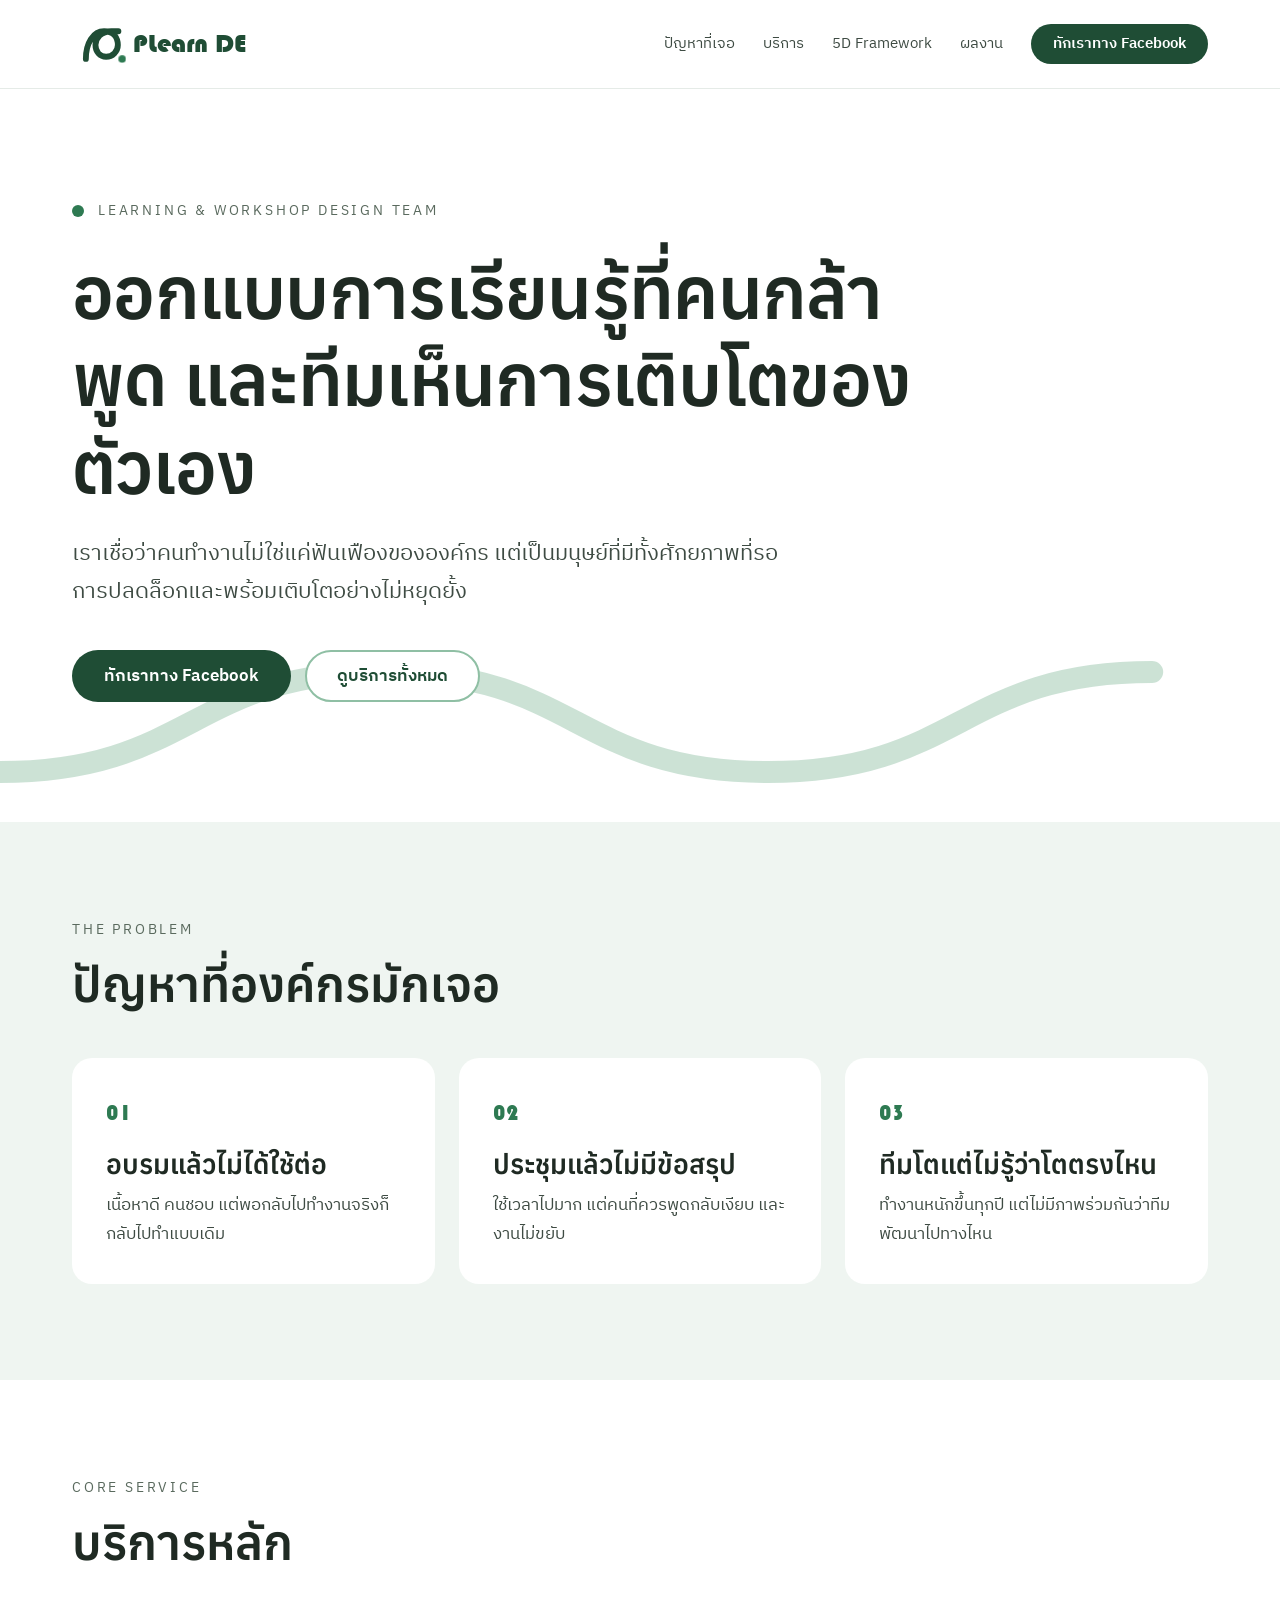
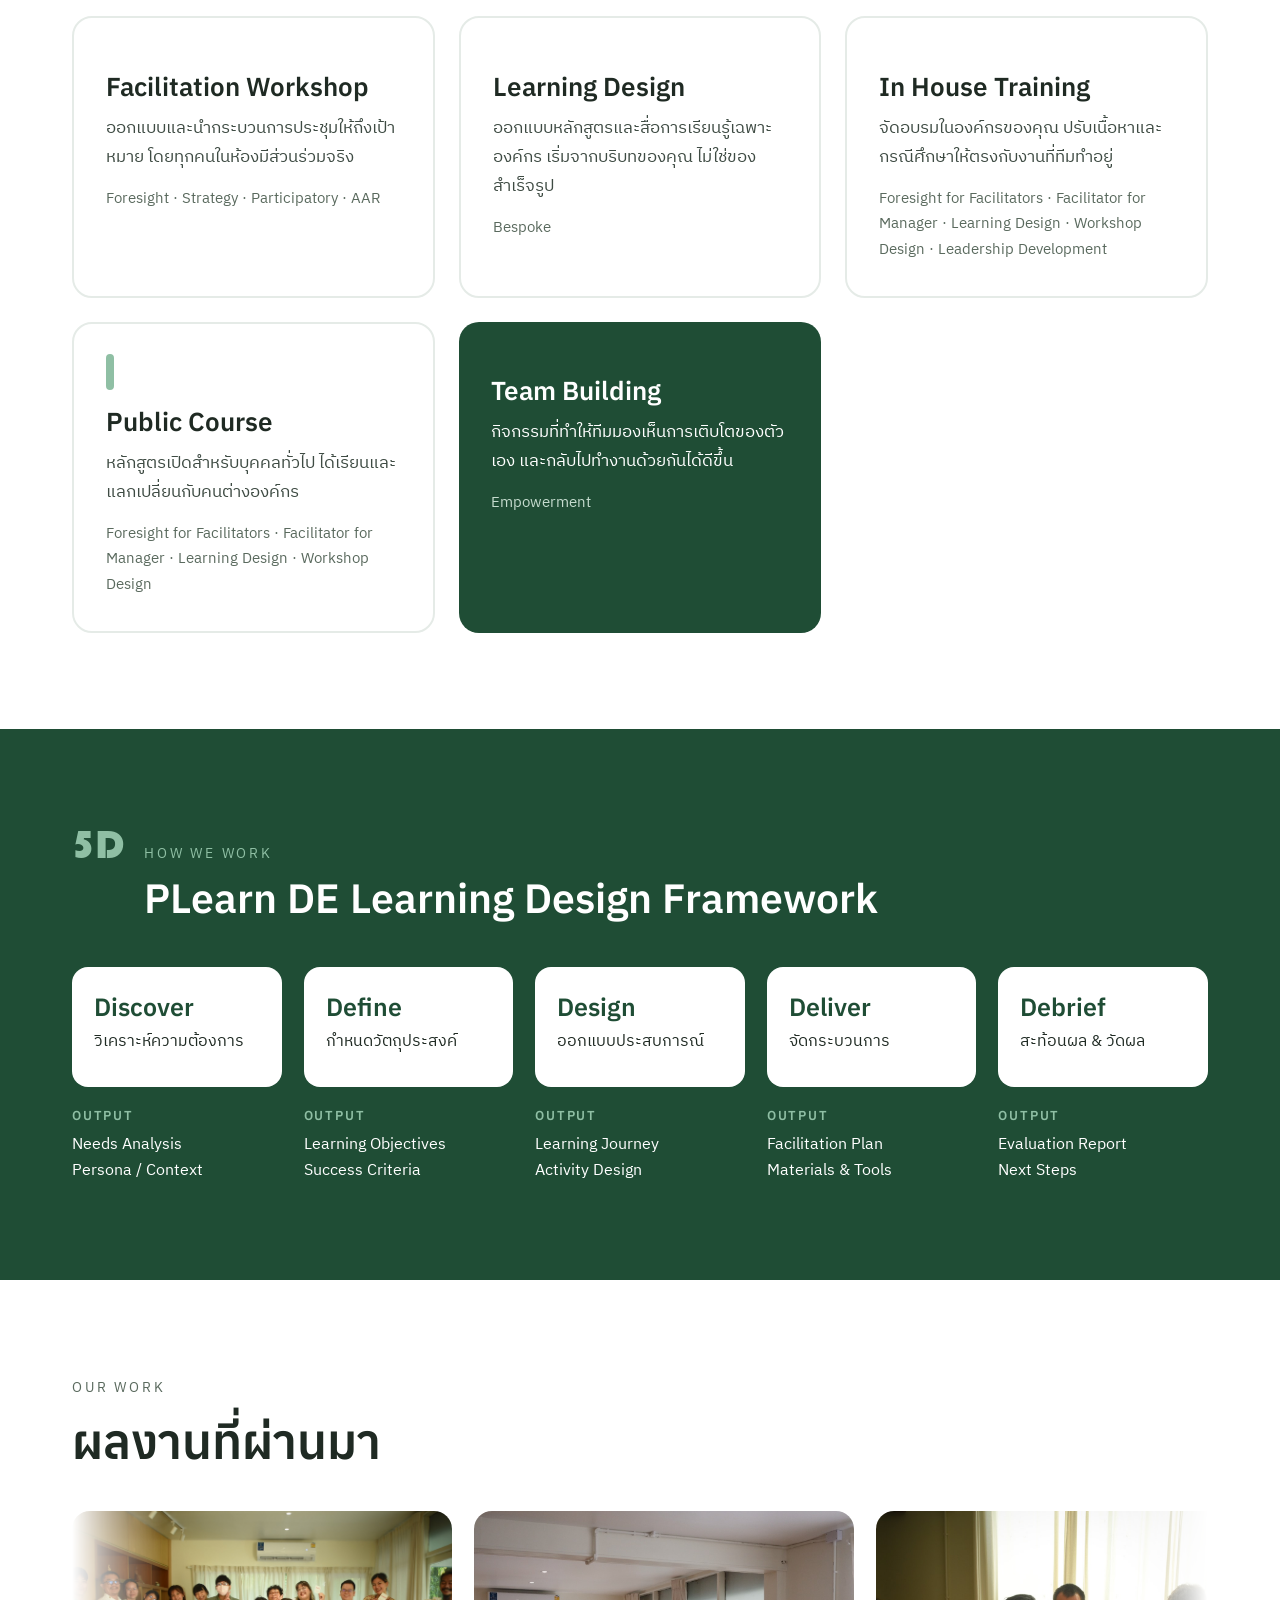
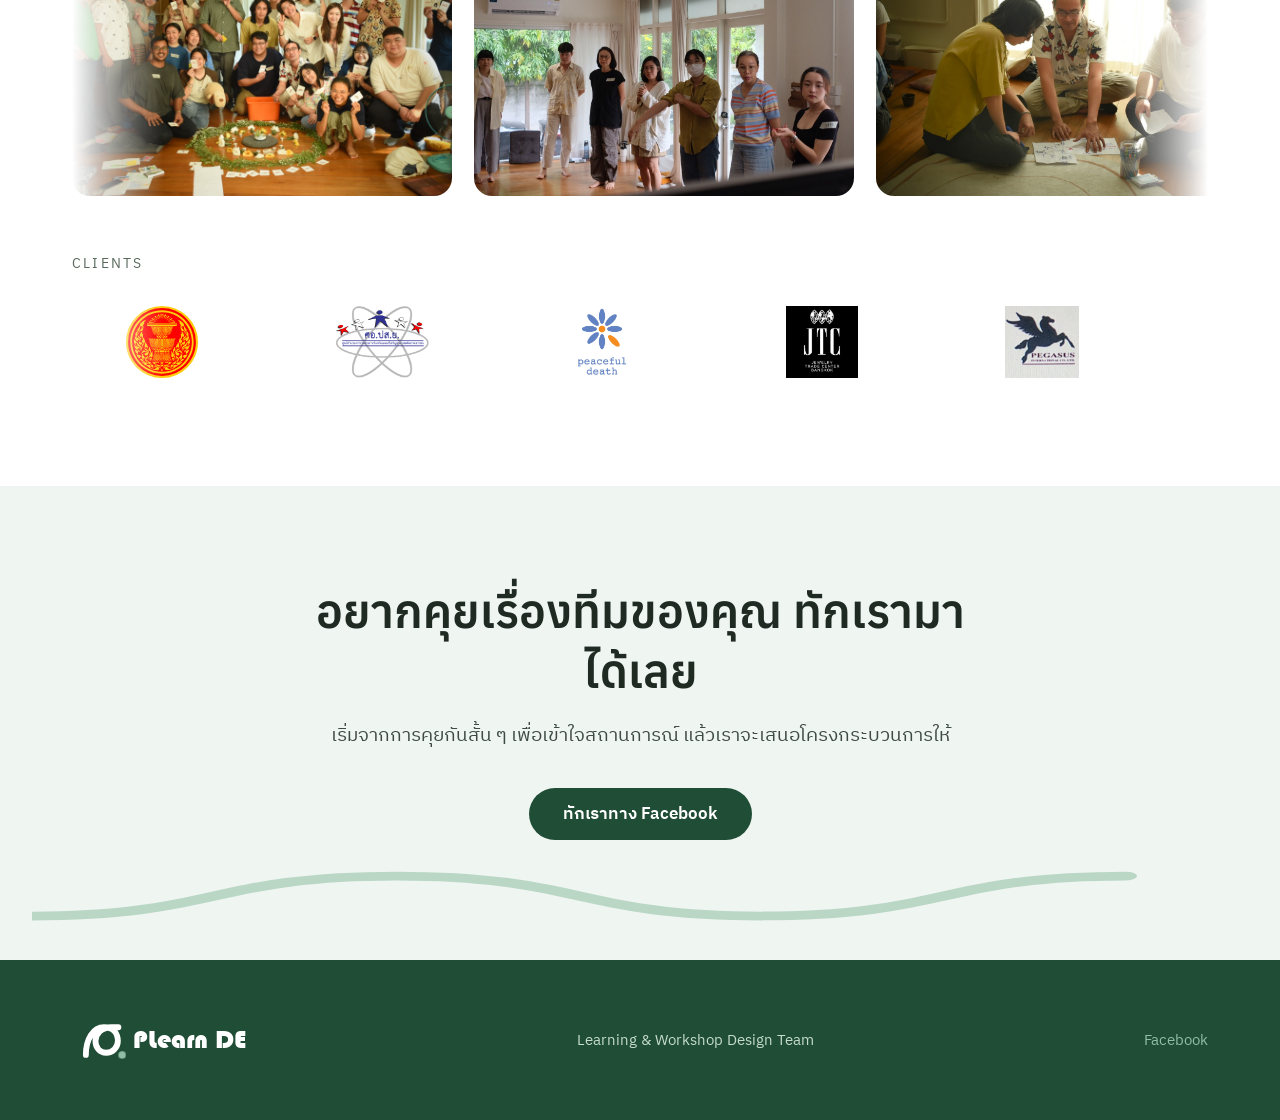
==== public/index.html @ 9603a4ba "Serve the site from public/ and add the wrangler config Cloudflare builds this repo with `npx wrangl" ====
<!DOCTYPE html>
<html lang="th">
<head>
  <meta charset="utf-8">
  <meta name="viewport" content="width=device-width, initial-scale=1">
  <title>PLearn DE — Learning &amp; Workshop Design Team</title>
  <meta name="description" content="PLearn DE (เพลินดี) ออกแบบการเรียนรู้ที่คนกล้าพูด และทีมเห็นการเติบโตของตัวเอง — Facilitation Workshop, Learning Design, In House Training, Public Course, Team Building">
  <meta name="theme-color" content="#1F4D35">

  <meta property="og:type" content="website">
  <meta property="og:title" content="PLearn DE — Learning &amp; Workshop Design Team">
  <meta property="og:description" content="ออกแบบการเรียนรู้ที่คนกล้าพูด และทีมเห็นการเติบโตของตัวเอง">
  <meta property="og:image" content="assets/logo-stacked-forest.png">
  <meta property="og:locale" content="th_TH">

  <link rel="icon" type="image/svg+xml" href="assets/favicon.svg">
  <link rel="apple-touch-icon" href="assets/logo-mark-forest.png">

  <link rel="preconnect" href="https://fonts.googleapis.com">
  <link rel="preconnect" href="https://fonts.gstatic.com" crossorigin>
  <link href="https://fonts.googleapis.com/css2?family=Anuphan:wght@300..700&family=IBM+Plex+Sans+Thai:wght@300;400;500;600;700&display=swap" rel="stylesheet">
  <link rel="stylesheet" href="styles.css">
</head>
<body>

  <!-- ── Header ─────────────────────────────────────────── -->
  <header class="header">
    <div class="container header__inner">
      <!--
        Animated logo: the P-spiral draws itself from the base upward, the dot
        pops in, then the wordmark rises letter by letter as a wave.
        Plays on load and replays on hover / focus (see script at the bottom).
      -->
      <a href="#top" class="logo logo--animated" aria-label="PLearn DE — กลับขึ้นด้านบน">
        <svg class="logo__mark" viewBox="0 0 120 120" fill="none" aria-hidden="true">
          <path class="logo__path" pathLength="100" d="M26 88c0-30 14-52 34-52s26 14 26 26-10 22-22 22-20-10-20-22 10-26 30-26h13" stroke="currentColor" stroke-width="11" stroke-linecap="round"/>
          <circle class="logo__dot" cx="94" cy="88" r="7" fill="#2E7A52"/>
        </svg>
        <span class="logo__word" aria-hidden="true"><span class="logo__char" style="--i:0">P</span><span class="logo__char" style="--i:1">L</span><span class="logo__char" style="--i:2">e</span><span class="logo__char" style="--i:3">a</span><span class="logo__char" style="--i:4">r</span><span class="logo__char" style="--i:5">n</span><span class="logo__char logo__char--space" style="--i:6"> </span><span class="logo__char" style="--i:7">D</span><span class="logo__char" style="--i:8">E</span></span>
      </a>

      <button class="nav-toggle" type="button" aria-controls="site-nav" aria-expanded="false" aria-label="เปิดเมนู">
        <svg class="icon-menu" viewBox="0 0 24 24" fill="none" stroke="currentColor" stroke-width="2.2" stroke-linecap="round" aria-hidden="true"><path d="M4 7h16M4 12h16M4 17h16"/></svg>
        <svg class="icon-close" viewBox="0 0 24 24" fill="none" stroke="currentColor" stroke-width="2.2" stroke-linecap="round" aria-hidden="true"><path d="M6 6l12 12M18 6L6 18"/></svg>
      </button>

      <nav id="site-nav" class="nav" aria-label="เมนูหลัก">
        <a class="nav__link" href="#problem">ปัญหาที่เจอ</a>
        <a class="nav__link" href="#services">บริการ</a>
        <a class="nav__link" href="#framework">5D Framework</a>
        <a class="nav__link" href="#work">ผลงาน</a>
        <a class="btn btn--primary btn--sm" href="https://www.facebook.com/profile.php?id=61557383098262" target="_blank" rel="noopener">ทักเราทาง Facebook</a>
      </nav>
    </div>
  </header>

  <main>

    <!-- ── Hero ─────────────────────────────────────────── -->
    <section id="top" class="hero">
      <div class="wave" aria-hidden="true">
        <svg viewBox="0 0 400 64" fill="none" preserveAspectRatio="none">
          <path d="M0 48c60 0 60-32 120-32s60 32 120 32 60-32 120-32" stroke="#8FBFA4" stroke-width="7" stroke-linecap="round"/>
        </svg>
      </div>

      <div class="container hero__inner">
        <div class="eyebrow-dot">
          <span class="dot" aria-hidden="true"></span>
          <p class="eyebrow">Learning &amp; Workshop Design Team</p>
        </div>
        <h1 class="h1">ออกแบบการเรียนรู้ที่คนกล้าพูด และทีมเห็นการเติบโตของตัวเอง</h1>
        <p class="hero__lead">เราเชื่อว่าคนทำงานไม่ใช่แค่ฟันเฟืองขององค์กร แต่เป็นมนุษย์ที่มีทั้งศักยภาพที่รอการปลดล็อกและพร้อมเติบโตอย่างไม่หยุดยั้ง</p>
        <div class="hero__actions">
          <a class="btn btn--primary" href="https://www.facebook.com/profile.php?id=61557383098262" target="_blank" rel="noopener">ทักเราทาง Facebook</a>
          <a class="btn btn--secondary" href="#services">ดูบริการทั้งหมด</a>
        </div>
      </div>
    </section>

    <!-- ── Problem ──────────────────────────────────────── -->
    <section id="problem" class="problem section">
      <div class="container">
        <p class="eyebrow">The problem</p>
        <h2 class="h2">ปัญหาที่องค์กรมักเจอ</h2>

        <div class="grid grid--3">
          <article class="card--filled">
            <div class="num" aria-hidden="true">01</div>
            <h3 class="h3">อบรมแล้วไม่ได้ใช้ต่อ</h3>
            <p>เนื้อหาดี คนชอบ แต่พอกลับไปทำงานจริงก็กลับไปทำแบบเดิม</p>
          </article>
          <article class="card--filled">
            <div class="num" aria-hidden="true">02</div>
            <h3 class="h3">ประชุมแล้วไม่มีข้อสรุป</h3>
            <p>ใช้เวลาไปมาก แต่คนที่ควรพูดกลับเงียบ และงานไม่ขยับ</p>
          </article>
          <article class="card--filled">
            <div class="num" aria-hidden="true">03</div>
            <h3 class="h3">ทีมโตแต่ไม่รู้ว่าโตตรงไหน</h3>
            <p>ทำงานหนักขึ้นทุกปี แต่ไม่มีภาพร่วมกันว่าทีมพัฒนาไปทางไหน</p>
          </article>
        </div>
      </div>
    </section>

    <!-- ── Services ─────────────────────────────────────── -->
    <section id="services" class="services section">
      <div class="container">
        <p class="eyebrow">Core Service</p>
        <h2 class="h2">บริการหลัก</h2>

        <div class="grid grid--services">
          <article class="card--outline">
            <span class="dot dot--lg" aria-hidden="true"></span>
            <h3 class="h3">Facilitation Workshop</h3>
            <p>ออกแบบและนำกระบวนการประชุมให้ถึงเป้าหมาย โดยทุกคนในห้องมีส่วนร่วมจริง</p>
            <p class="card__tags">Foresight · Strategy · Participatory · AAR</p>
          </article>

          <article class="card--outline">
            <span class="dot dot--lg" aria-hidden="true"></span>
            <h3 class="h3">Learning Design</h3>
            <p>ออกแบบหลักสูตรและสื่อการเรียนรู้เฉพาะองค์กร เริ่มจากบริบทของคุณ ไม่ใช่ของสำเร็จรูป</p>
            <p class="card__tags">Bespoke</p>
          </article>

          <article class="card--outline">
            <span class="dot dot--lg" aria-hidden="true"></span>
            <h3 class="h3">In House Training</h3>
            <p>จัดอบรมในองค์กรของคุณ ปรับเนื้อหาและกรณีศึกษาให้ตรงกับงานที่ทีมทำอยู่</p>
            <p class="card__tags">Foresight for Facilitators · Facilitator for Manager · Learning Design · Workshop Design · Leadership Development</p>
          </article>

          <article class="card--outline">
            <span class="dot dot--lg dot--hollow" aria-hidden="true"></span>
            <h3 class="h3">Public Course</h3>
            <p>หลักสูตรเปิดสำหรับบุคคลทั่วไป ได้เรียนและแลกเปลี่ยนกับคนต่างองค์กร</p>
            <p class="card__tags">Foresight for Facilitators · Facilitator for Manager · Learning Design · Workshop Design</p>
          </article>

          <article class="card--inverted">
            <span class="dot dot--lg" aria-hidden="true"></span>
            <h3 class="h3">Team Building</h3>
            <p>กิจกรรมที่ทำให้ทีมมองเห็นการเติบโตของตัวเอง และกลับไปทำงานด้วยกันได้ดีขึ้น</p>
            <p class="card__tags">Empowerment</p>
          </article>
        </div>
      </div>
    </section>

    <!-- ── 5D Framework ─────────────────────────────────── -->
    <section id="framework" class="framework section">
      <div class="container">
        <div class="framework__head">
          <div class="framework__badge" aria-hidden="true">5D</div>
          <div>
            <p class="eyebrow">How we work</p>
            <h2 class="h2">PLearn DE Learning Design Framework</h2>
          </div>
        </div>

        <ol class="grid grid--5" style="list-style:none; padding:0; margin-bottom:0;">
          <li>
            <div class="step__card">
              <h3 class="step__title">Discover</h3>
              <p class="step__th">วิเคราะห์ความต้องการ</p>
            </div>
            <p class="step__label">Output</p>
            <p class="step__output">Needs Analysis<br>Persona / Context</p>
          </li>
          <li>
            <div class="step__card">
              <h3 class="step__title">Define</h3>
              <p class="step__th">กำหนดวัตถุประสงค์</p>
            </div>
            <p class="step__label">Output</p>
            <p class="step__output">Learning Objectives<br>Success Criteria</p>
          </li>
          <li>
            <div class="step__card">
              <h3 class="step__title">Design</h3>
              <p class="step__th">ออกแบบประสบการณ์</p>
            </div>
            <p class="step__label">Output</p>
            <p class="step__output">Learning Journey<br>Activity Design</p>
          </li>
          <li>
            <div class="step__card">
              <h3 class="step__title">Deliver</h3>
              <p class="step__th">จัดกระบวนการ</p>
            </div>
            <p class="step__label">Output</p>
            <p class="step__output">Facilitation Plan<br>Materials &amp; Tools</p>
          </li>
          <li>
            <div class="step__card">
              <h3 class="step__title">Debrief</h3>
              <p class="step__th">สะท้อนผล &amp; วัดผล</p>
            </div>
            <p class="step__label">Output</p>
            <p class="step__output">Evaluation Report<br>Next Steps</p>
          </li>
        </ol>
      </div>
    </section>

    <!-- ── Work ─────────────────────────────────────────── -->
    <section id="work" class="work section">
      <div class="container">
        <p class="eyebrow">Our work</p>
        <h2 class="h2">ผลงานที่ผ่านมา</h2>

        <!--
          Photos drift to the right on their own, same seamless trick as the
          client logos below: the set is rendered twice and the track slides
          by -50%, so the loop has no seam. Pauses on hover.
        -->
        <div class="marquee marquee--photos" aria-label="ภาพบรรยากาศงานที่ผ่านมา">
          <div class="marquee__track">
            <div class="marquee__set">
              <figure class="photo-card"><img src="assets/work/closing-circle-group.jpg" alt="ผู้เข้าร่วมเวิร์กชอปทั้งกลุ่มถ่ายภาพร่วมกันรอบวงใบไม้ที่จัดไว้กลางห้อง" loading="lazy" decoding="async"></figure>
              <figure class="photo-card"><img src="assets/work/standing-circle.jpg" alt="ผู้เข้าร่วมยืนเป็นแถวในห้องเวิร์กชอปที่มีแสงธรรมชาติและต้นไม้นอกหน้าต่าง" loading="lazy" decoding="async"></figure>
              <figure class="photo-card"><img src="assets/work/small-group-mapping.jpg" alt="กลุ่มย่อยนั่งพื้นช่วยกันเขียนแผนผังความคิดลงกระดาษ" loading="lazy" decoding="async"></figure>
              <figure class="photo-card"><img src="assets/work/dialogue-circle.jpg" alt="วงสนทนานั่งพื้น ผู้เข้าร่วมคนหนึ่งกำลังเล่าให้กลุ่มฟัง" loading="lazy" decoding="async"></figure>
              <figure class="photo-card"><img src="assets/work/youth-presentation.jpg" alt="เยาวชนสองคนนำเสนอผังปัญหาที่ทำจากกระดาษและโพสต์อิท" loading="lazy" decoding="async"></figure>
              <figure class="photo-card"><img src="assets/work/prioritization-board.jpg" alt="ผู้เข้าร่วมจัดลำดับความสำคัญของประเด็นบนกระดานโพสต์อิท" loading="lazy" decoding="async"></figure>
              <figure class="photo-card"><img src="assets/work/team-building-tower.jpg" alt="ทีมช่วยกันสร้างหอคอยจากหลอดและกล่องกระดาษในกิจกรรม team building" loading="lazy" decoding="async"></figure>
              <figure class="photo-card"><img src="assets/work/reflection-sharing.jpg" alt="ผู้เข้าร่วมถือการ์ดสะท้อนความรู้สึกและแบ่งปันกับวง" loading="lazy" decoding="async"></figure>
              <figure class="photo-card"><img src="assets/work/reflection-board.jpg" alt="กระดานรวมคำสะท้อนของผู้เข้าร่วม เช่น เป็นเพื่อนกับตัวเอง ใจดีกับตัวเอง" loading="lazy" decoding="async"></figure>
              <figure class="photo-card"><img src="assets/work/youth-workshop-group.jpg" alt="กลุ่มเยาวชนถ่ายภาพร่วมกันหลังจบเวิร์กชอป" loading="lazy" decoding="async"></figure>
            </div>
            <div class="marquee__set" aria-hidden="true">
              <figure class="photo-card"><img src="assets/work/closing-circle-group.jpg" alt="" loading="lazy" decoding="async"></figure>
              <figure class="photo-card"><img src="assets/work/standing-circle.jpg" alt="" loading="lazy" decoding="async"></figure>
              <figure class="photo-card"><img src="assets/work/small-group-mapping.jpg" alt="" loading="lazy" decoding="async"></figure>
              <figure class="photo-card"><img src="assets/work/dialogue-circle.jpg" alt="" loading="lazy" decoding="async"></figure>
              <figure class="photo-card"><img src="assets/work/youth-presentation.jpg" alt="" loading="lazy" decoding="async"></figure>
              <figure class="photo-card"><img src="assets/work/prioritization-board.jpg" alt="" loading="lazy" decoding="async"></figure>
              <figure class="photo-card"><img src="assets/work/team-building-tower.jpg" alt="" loading="lazy" decoding="async"></figure>
              <figure class="photo-card"><img src="assets/work/reflection-sharing.jpg" alt="" loading="lazy" decoding="async"></figure>
              <figure class="photo-card"><img src="assets/work/reflection-board.jpg" alt="" loading="lazy" decoding="async"></figure>
              <figure class="photo-card"><img src="assets/work/youth-workshop-group.jpg" alt="" loading="lazy" decoding="async"></figure>
            </div>
          </div>
        </div>

        <p class="eyebrow work__clients-label">Clients</p>
        <!--
          Infinite marquee: the logo set is rendered twice and the track
          translates by -50%, so the loop is seamless. Pauses on hover;
          falls back to a static wrapping row under prefers-reduced-motion.
        -->
        <div class="marquee" aria-label="ลูกค้าที่เคยร่วมงาน">
          <div class="marquee__track">
            <div class="marquee__set">
              <div class="slot slot--client"><img src="assets/clients/parliament-thailand.svg" alt="รัฐสภาไทย" loading="lazy"></div>
              <div class="slot slot--client"><img src="assets/clients/cydot.png" alt="ศอ.ปส.ย. — ศูนย์อำนวยการประสานงานป้องกันและแก้ไขปัญหายาเสพติดภาคเยาวชน" loading="lazy"></div>
              <div class="slot slot--client"><img src="assets/clients/peaceful-death.webp" alt="Peaceful Death" loading="lazy"></div>
              <div class="slot slot--client"><img src="assets/clients/jtc.jpeg" alt="Jewelry Trade Center Bangkok" loading="lazy"></div>
              <div class="slot slot--client"><img src="assets/clients/pegasus.jpg" alt="Pegasus International Co., Ltd." loading="lazy"></div>
            </div>
            <div class="marquee__set" aria-hidden="true">
              <div class="slot slot--client"><img src="assets/clients/parliament-thailand.svg" alt="" loading="lazy"></div>
              <div class="slot slot--client"><img src="assets/clients/cydot.png" alt="" loading="lazy"></div>
              <div class="slot slot--client"><img src="assets/clients/peaceful-death.webp" alt="" loading="lazy"></div>
              <div class="slot slot--client"><img src="assets/clients/jtc.jpeg" alt="" loading="lazy"></div>
              <div class="slot slot--client"><img src="assets/clients/pegasus.jpg" alt="" loading="lazy"></div>
            </div>
          </div>
        </div>
      </div>
    </section>

    <!-- ── CTA ──────────────────────────────────────────── -->
    <section class="cta" aria-labelledby="cta-title">
      <div class="wave wave--inset" aria-hidden="true">
        <svg viewBox="0 0 400 64" fill="none" preserveAspectRatio="none">
          <path d="M0 48c60 0 60-32 120-32s60 32 120 32 60-32 120-32" stroke="#8FBFA4" stroke-width="7" stroke-linecap="round"/>
        </svg>
      </div>

      <div class="container cta__inner">
        <h2 id="cta-title" class="h2">อยากคุยเรื่องทีมของคุณ ทักเรามาได้เลย</h2>
        <p class="cta__lead">เริ่มจากการคุยกันสั้น ๆ เพื่อเข้าใจสถานการณ์ แล้วเราจะเสนอโครงกระบวนการให้</p>
        <div class="cta__actions">
          <a class="btn btn--primary" href="https://www.facebook.com/profile.php?id=61557383098262" target="_blank" rel="noopener">ทักเราทาง Facebook</a>
        </div>
      </div>
    </section>

  </main>

  <!-- ── Footer ─────────────────────────────────────────── -->
  <footer class="footer">
    <div class="container footer__inner">
      <div class="logo logo--reversed logo--animated" role="img" aria-label="PLearn DE" tabindex="0">
        <svg class="logo__mark" viewBox="0 0 120 120" fill="none" aria-hidden="true">
          <path class="logo__path" pathLength="100" d="M26 88c0-30 14-52 34-52s26 14 26 26-10 22-22 22-20-10-20-22 10-26 30-26h13" stroke="currentColor" stroke-width="11" stroke-linecap="round"/>
          <circle class="logo__dot" cx="94" cy="88" r="7" fill="#8FBFA4"/>
        </svg>
        <span class="logo__word" aria-hidden="true"><span class="logo__char" style="--i:0">P</span><span class="logo__char" style="--i:1">L</span><span class="logo__char" style="--i:2">e</span><span class="logo__char" style="--i:3">a</span><span class="logo__char" style="--i:4">r</span><span class="logo__char" style="--i:5">n</span><span class="logo__char logo__char--space" style="--i:6"> </span><span class="logo__char" style="--i:7">D</span><span class="logo__char" style="--i:8">E</span></span>
      </div>
      <p class="footer__tag">Learning &amp; Workshop Design Team</p>
      <a class="footer__link" href="https://www.facebook.com/profile.php?id=61557383098262" target="_blank" rel="noopener">Facebook</a>
    </div>
  </footer>

  <script>
    // Logo animation: play once on load, replay on hover / focus.
    (function () {
      var reduce = window.matchMedia('(prefers-reduced-motion: reduce)');
      if (reduce.matches) return;

      var TOTAL_MS = 1600; // spiral (1s) + wordmark wave tail

      document.querySelectorAll('.logo--animated').forEach(function (logo) {
        var busy = false;

        function play() {
          if (busy) return;
          busy = true;
          logo.classList.remove('is-playing');
          void logo.offsetWidth; // restart CSS animations
          logo.classList.add('is-playing');
          setTimeout(function () { busy = false; }, TOTAL_MS);
        }

        logo.addEventListener('mouseenter', play);
        logo.addEventListener('focus', play);
        play();
      });
    })();

    // Mobile nav toggle
    (function () {
      var btn = document.querySelector('.nav-toggle');
      var nav = document.getElementById('site-nav');
      if (!btn || !nav) return;

      function setOpen(open) {
        nav.classList.toggle('is-open', open);
        btn.setAttribute('aria-expanded', String(open));
        btn.setAttribute('aria-label', open ? 'ปิดเมนู' : 'เปิดเมนู');
      }

      btn.addEventListener('click', function () {
        setOpen(!nav.classList.contains('is-open'));
      });
      nav.addEventListener('click', function (e) {
        if (e.target.closest('a')) setOpen(false);
      });
      document.addEventListener('keydown', function (e) {
        if (e.key === 'Escape') setOpen(false);
      });
    })();
  </script>
</body>
</html>
---- public/styles.css ----
/* ─────────────────────────────────────────────────────────────
   PLearn DE — Landing page
   Source of truth: .claude/design.md
   ───────────────────────────────────────────────────────────── */

@font-face {
  font-family: 'Bauhaus 93';
  src: url('fonts/BAUHS93.ttf') format('truetype');
  font-weight: 400;
  font-style: normal;
  font-display: swap;
}

:root {
  /* Brand */
  --forest-ink:  #1F4D35;
  --green:       #2E7A52;
  --soft-green:  #8FBFA4;
  --mist:        #EFF5F1;
  --white:       #FFFFFF;

  /* Text */
  --text:        #1F2A23;
  --text-muted:  #3E4B43;
  --text-subtle: #5A6A5E;
  --on-dark:     #FFFFFF;
  --on-dark-dim: #C6DCCF;

  /* Lines */
  --border:      #DCE5DF;
  --border-soft: #E5EBE7;

  /* Type */
  --font-logo: 'Bauhaus 93', sans-serif;
  --font-head: 'Anuphan', sans-serif;
  --font-body: 'IBM Plex Sans Thai', sans-serif;

  /* Layout */
  --container: 1200px;
  --gutter: 32px;
  --section-y: 96px;
  --radius-lg: 20px;
  --radius-md: 18px;
  --radius-sm: 16px;
  --radius-pill: 999px;
}

/* ── Base ─────────────────────────────────────────────────── */

*, *::before, *::after { box-sizing: border-box; }

html { scroll-behavior: smooth; -webkit-text-size-adjust: 100%; }

body {
  margin: 0;
  background: var(--white);
  color: var(--text);
  font-family: var(--font-body);
  font-size: 17px;
  line-height: 1.7;
  -webkit-font-smoothing: antialiased;
}

a { color: var(--green); text-decoration: none; }
a:hover { color: var(--forest-ink); }

h1, h2, h3, p { margin: 0; }

img, svg { display: block; }

.container {
  max-width: var(--container);
  margin: 0 auto;
  padding-left: var(--gutter);
  padding-right: var(--gutter);
}

.section { padding-top: var(--section-y); padding-bottom: var(--section-y); }

:focus-visible {
  outline: 3px solid var(--soft-green);
  outline-offset: 3px;
  border-radius: 6px;
}

/* ── Type roles ───────────────────────────────────────────── */

.eyebrow {
  font-size: 14px;
  letter-spacing: 0.2em;
  text-transform: uppercase;
  color: var(--text-subtle);
}

.h1 {
  font-family: var(--font-head);
  font-weight: 600;
  font-size: clamp(38px, 5.6vw, 72px);
  line-height: 1.22;
  letter-spacing: -0.01em;
  color: var(--text);
  text-wrap: pretty;
}

.h2 {
  font-family: var(--font-head);
  font-weight: 600;
  font-size: clamp(30px, 3.8vw, 48px);
  line-height: 1.25;
  color: var(--text);
  margin-top: 12px;
}

.h3 {
  font-family: var(--font-head);
  font-weight: 600;
  font-size: 27px;
  line-height: 1.3;
  color: var(--text);
}

.num {
  font-family: var(--font-logo);
  font-size: 22px;
  color: var(--green);
}

/* ── Logo lockup ──────────────────────────────────────────── */

.logo {
  display: inline-flex;
  align-items: center;
  gap: 2px;
  color: var(--forest-ink);
  flex: none;
}
.logo:hover { color: var(--forest-ink); }

.logo__mark { width: 64px; height: 64px; flex: none; }

.logo__word {
  font-family: var(--font-logo);
  font-size: 26px;
  line-height: 1;
  margin-left: -5px;
  white-space: nowrap;
}

.logo--reversed { color: var(--on-dark); }
.logo--reversed:hover { color: var(--on-dark); }

/* Letters are inline-block so they can move independently in the wave */
.logo__char { display: inline-block; }
.logo__char--space { white-space: pre; }

/* ── Logo animation ───────────────────────────────────────
   1. mark: rises + unwinds into place
   2. path: spiral draws from the base upward (pathLength="100")
   3. dot: pops in at the open end
   4. wordmark: letters rise one after another as a wave
   Triggered by .is-playing (added on load and on hover via JS). */

.logo--animated .logo__mark {
  transform-origin: 50% 60%;
}
.logo--animated .logo__path {
  stroke-dasharray: 100 100;
  stroke-dashoffset: 0;
}
.logo--animated .logo__dot {
  transform-box: fill-box;
  transform-origin: center;
}

.logo--animated.is-playing .logo__mark {
  animation: logo-rise 1s cubic-bezier(.2, .7, .2, 1) both;
}
.logo--animated.is-playing .logo__path {
  animation: logo-draw 1s cubic-bezier(.4, 0, .2, 1) both;
}
.logo--animated.is-playing .logo__dot {
  animation: logo-pop .5s .8s cubic-bezier(.34, 1.56, .64, 1) both;
}
.logo--animated.is-playing .logo__char {
  animation: logo-wave .75s cubic-bezier(.22, 1, .36, 1) both;
  animation-delay: calc(.5s + var(--i) * 60ms);
}

@keyframes logo-rise {
  0%   { transform: translateY(10px) rotate(-50deg) scale(.7); opacity: 0; }
  35%  { opacity: 1; }
  100% { transform: translateY(0) rotate(0) scale(1); opacity: 1; }
}

@keyframes logo-draw {
  0%   { stroke-dashoffset: 100; }
  100% { stroke-dashoffset: 0; }
}

@keyframes logo-pop {
  0%   { transform: scale(0); opacity: 0; }
  100% { transform: scale(1); opacity: 1; }
}

@keyframes logo-wave {
  0%   { transform: translateY(16px); opacity: 0; }
  55%  { transform: translateY(-7px); opacity: 1; }
  100% { transform: translateY(0); opacity: 1; }
}

/* ── Buttons ──────────────────────────────────────────────── */

.btn {
  display: inline-block;
  font-family: var(--font-body);
  font-size: 17px;
  font-weight: 600;
  line-height: 1.2;
  border-radius: var(--radius-pill);
  padding: 16px 32px;
  transition: background-color .18s ease, border-color .18s ease, color .18s ease;
  white-space: nowrap;
}

.btn--primary {
  color: var(--on-dark);
  background: var(--forest-ink);
}
.btn--primary:hover { color: var(--on-dark); background: var(--green); }

/* Solid white fill so the button never lets the wave show through */
.btn--secondary {
  color: var(--forest-ink);
  background: var(--white);
  border: 2px solid var(--soft-green);
  padding: 14px 30px;
}
.btn--secondary:hover {
  color: var(--forest-ink);
  background: var(--mist);
  border-color: var(--forest-ink);
}

.btn--sm {
  font-size: 15px;
  padding: 11px 22px;
}

/* ── Header ───────────────────────────────────────────────── */

.header {
  position: sticky;
  top: 0;
  z-index: 20;
  background: rgba(255, 255, 255, 0.94);
  -webkit-backdrop-filter: blur(10px);
  backdrop-filter: blur(10px);
  border-bottom: 1px solid var(--border-soft);
}

.header__inner {
  display: flex;
  align-items: center;
  justify-content: space-between;
  gap: 24px;
  padding-top: 12px;
  padding-bottom: 12px;
}

.nav {
  display: flex;
  align-items: center;
  gap: 28px;
  flex-wrap: wrap;
}

.nav__link {
  font-size: 15px;
  color: var(--text-muted);
}
.nav__link:hover { color: var(--forest-ink); }

.nav-toggle {
  display: none;
  appearance: none;
  background: none;
  border: 2px solid var(--border);
  border-radius: var(--radius-pill);
  padding: 9px 12px;
  color: var(--forest-ink);
  cursor: pointer;
}
.nav-toggle:hover { border-color: var(--soft-green); }
.nav-toggle svg { width: 22px; height: 22px; }
.nav-toggle .icon-close { display: none; }
.nav-toggle[aria-expanded="true"] .icon-menu { display: none; }
.nav-toggle[aria-expanded="true"] .icon-close { display: block; }

/* ── Hero ─────────────────────────────────────────────────── */

.hero {
  position: relative;
  overflow: hidden;
  background: var(--white);
}

.hero__inner {
  position: relative;
  padding-top: 110px;
  padding-bottom: 120px;
}

.eyebrow-dot {
  display: flex;
  align-items: center;
  gap: 14px;
}

.dot {
  width: 12px;
  height: 12px;
  border-radius: 99px;
  background: var(--green);
  flex: none;
}

.hero .h1 {
  margin-top: 26px;
  max-width: 900px;
}

.hero__lead {
  font-size: clamp(17px, 2vw, 22px);
  line-height: 1.7;
  color: var(--text-muted);
  margin-top: 24px;
  max-width: 720px;
}

.hero__actions {
  display: flex;
  gap: 14px;
  margin-top: 40px;
  flex-wrap: wrap;
}

/* Unrolled cycle — page-edge wave */
.wave {
  position: absolute;
  left: 0;
  right: 0;
  bottom: 0;
  pointer-events: none;
  opacity: 0.45;
}
.wave svg { width: 100%; height: 200px; }

.wave--inset {
  left: 32px;
  right: 32px;
  bottom: 24px;
  opacity: 0.55;
}
.wave--inset svg { height: 80px; }

/* ── Problem ──────────────────────────────────────────────── */

.problem { background: var(--mist); }

.grid {
  display: grid;
  gap: 24px;
  margin-top: 44px;
}

.grid--3 { grid-template-columns: repeat(auto-fit, minmax(min(100%, 280px), 1fr)); }
.grid--services { grid-template-columns: repeat(auto-fit, minmax(min(100%, 300px), 1fr)); }
.grid--5 { grid-template-columns: repeat(auto-fit, minmax(min(100%, 200px), 1fr)); gap: 22px; }

.card--filled {
  background: var(--white);
  border-radius: var(--radius-lg);
  padding: 36px 34px;
}
.card--filled .h3 { margin-top: 14px; }
.card--filled p { margin-top: 10px; color: var(--text-muted); }

/* ── Services ─────────────────────────────────────────────── */

.services { background: var(--white); }

.card--outline {
  border: 2px solid var(--border-soft);
  border-radius: var(--radius-lg);
  padding: 34px 32px;
  transition: border-color .18s ease;
}
.card--outline:hover { border-color: var(--soft-green); }

.card--outline .h3,
.card--inverted .h3 {
  font-size: 26px;
  margin-top: 18px;
}

.card--outline p,
.card--inverted p { margin-top: 10px; color: var(--text-muted); }

.card__tags {
  font-size: 15px !important;
  line-height: 1.7;
  color: var(--text-subtle) !important;
  margin-top: 14px !important;
}

.dot--lg { width: 14px; height: 14px; }

.dot--hollow {
  background: transparent;
  border: 4px solid var(--soft-green);
}

.card--inverted {
  background: var(--forest-ink);
  border-radius: var(--radius-lg);
  padding: 34px 32px;
}
.card--inverted .dot { background: var(--soft-green); }
.card--inverted .h3 { color: var(--on-dark); }
.card--inverted p { color: var(--on-dark); }
.card--inverted .card__tags { color: var(--on-dark-dim) !important; }

/* ── Framework ────────────────────────────────────────────── */

.framework { background: var(--forest-ink); }

.framework__head {
  display: flex;
  align-items: baseline;
  gap: 20px;
  flex-wrap: wrap;
}

.framework__badge {
  font-family: var(--font-logo);
  font-size: 40px;
  color: var(--soft-green);
  line-height: 1;
}

.framework .eyebrow { color: var(--soft-green); }

.framework .h2 {
  font-size: clamp(26px, 3.2vw, 42px);
  color: var(--on-dark);
  margin-top: 6px;
}

.step__card {
  background: var(--white);
  border-radius: var(--radius-sm);
  padding: 24px 22px;
  min-height: 120px;
}

.step__title {
  font-family: var(--font-head);
  font-weight: 600;
  font-size: 25px;
  line-height: 1.3;
  color: var(--forest-ink);
}

.step__th {
  font-size: 16px;
  line-height: 1.55;
  color: var(--text);
  margin-top: 6px;
}

.step__label {
  font-family: var(--font-head);
  font-weight: 600;
  font-size: 13px;
  letter-spacing: 0.14em;
  text-transform: uppercase;
  color: var(--soft-green);
  margin-top: 18px;
}

.step__output {
  font-size: 16px;
  line-height: 1.6;
  color: var(--on-dark);
  margin-top: 5px;
}

/* ── Work ─────────────────────────────────────────────────── */

.work { background: var(--white); }

/* Photo strip — drifts on its own, see .marquee below.
   Doubled class so these win over the base .marquee defaults, which are
   declared later in this file. */
.marquee.marquee--photos {
  --marquee-gap: 22px;
  --marquee-duration: 90s;
  --photo-width: 380px;
  margin-top: 40px;
}

/* Runs the same keyframes backwards, so the photos travel right while the
   logos below travel left — the two strips counter-move. */
.marquee.marquee--photos .marquee__track {
  animation-direction: reverse;
}

.photo-card {
  margin: 0;
  flex: none;
  width: var(--photo-width);
  aspect-ratio: 4 / 3;
  border-radius: var(--radius-md);
  overflow: hidden;
  background: var(--mist);
}

.photo-card img {
  width: 100%;
  height: 100%;
  object-fit: cover;
  transition: transform .5s cubic-bezier(.2, .7, .2, 1);
}
.photo-card:hover img { transform: scale(1.04); }

/* Client logo marquee */
.marquee {
  --marquee-gap: 40px;
  --marquee-duration: 28s;
  position: relative;
  overflow: hidden;
  margin-top: 18px;
  /* fade both edges so logos glide in and out */
  -webkit-mask-image: linear-gradient(90deg, transparent, #000 8%, #000 92%, transparent);
  mask-image: linear-gradient(90deg, transparent, #000 8%, #000 92%, transparent);
}

.marquee__track {
  display: flex;
  width: max-content;
  animation: marquee var(--marquee-duration) linear infinite;
}

.marquee:hover .marquee__track { animation-play-state: paused; }

.marquee__set {
  display: flex;
  gap: var(--marquee-gap);
  padding-right: var(--marquee-gap);
  flex: none;
}

.marquee .slot--client { width: 180px; flex: none; }

@keyframes marquee {
  from { transform: translateX(0); }
  to   { transform: translateX(-50%); }
}

.work__clients-label {
  letter-spacing: 0.16em;
  margin-top: 56px;
}

/* Image slot: swap the placeholder for <img> — see README */
.slot {
  position: relative;
  overflow: hidden;
  background: var(--mist);
  border: 2px dashed var(--border);
  display: flex;
  align-items: center;
  justify-content: center;
  color: var(--text-subtle);
  font-size: 14px;
  letter-spacing: 0.04em;
}
.slot--client { height: 96px; border-radius: 10px; }

.slot img {
  position: absolute;
  inset: 0;
  width: 100%;
  height: 100%;
  object-fit: cover;
}
.slot--client img { object-fit: contain; padding: 10px 14px; }
.slot:has(img) { border-style: solid; border-color: transparent; background: var(--white); }
.slot:has(img) > span { display: none; }

/* ── CTA ──────────────────────────────────────────────────── */

.cta {
  position: relative;
  overflow: hidden;
  background: var(--mist);
}

.cta__inner {
  position: relative;
  padding-top: 96px;
  padding-bottom: 120px;
  text-align: center;
}

.cta .h2 {
  font-size: clamp(28px, 3.6vw, 46px);
  line-height: 1.3;
  margin: 0 auto;
  max-width: 760px;
  text-wrap: pretty;
}

.cta__lead {
  font-size: 19px;
  line-height: 1.7;
  color: var(--text-muted);
  margin: 18px auto 0;
  max-width: 620px;
}

.cta__actions {
  display: flex;
  justify-content: center;
  margin-top: 36px;
}
.cta__actions .btn { padding: 16px 34px; }

/* ── Footer ───────────────────────────────────────────────── */

.footer { background: var(--forest-ink); }

.footer__inner {
  display: flex;
  align-items: center;
  justify-content: space-between;
  gap: 24px;
  flex-wrap: wrap;
  padding-top: 48px;
  padding-bottom: 48px;
}

.footer__tag {
  font-size: 15px;
  color: var(--on-dark-dim);
}

.footer__link {
  font-size: 15px;
  color: var(--soft-green);
}
.footer__link:hover { color: var(--on-dark); }

/* ── Responsive ───────────────────────────────────────────── */

@media (max-width: 1000px) {
  .marquee.marquee--photos { --photo-width: 320px; }
}

@media (max-width: 860px) {
  .nav-toggle { display: inline-flex; align-items: center; }

  .nav {
    display: none;
    position: absolute;
    left: 0;
    right: 0;
    top: 100%;
    flex-direction: column;
    align-items: stretch;
    gap: 0;
    background: var(--white);
    border-bottom: 1px solid var(--border-soft);
    padding: 8px 32px 20px;
  }
  .nav.is-open { display: flex; }

  .nav__link {
    font-size: 17px;
    padding: 14px 0;
    border-bottom: 1px solid var(--border-soft);
  }
  .nav .btn { margin-top: 16px; text-align: center; }
}

@media (max-width: 640px) {
  :root { --gutter: 20px; --section-y: 72px; }

  .logo__mark { width: 52px; height: 52px; }
  .logo__word { font-size: 21px; margin-left: -4px; }

  .marquee.marquee--photos { --photo-width: 260px; --marquee-gap: 14px; --marquee-duration: 70s; }

  .hero__inner { padding-top: 72px; padding-bottom: 96px; }
  .wave svg { height: 120px; }
  .wave--inset { left: 20px; right: 20px; }

  .card--filled,
  .card--outline,
  .card--inverted { padding: 28px 24px; }

  .h3, .card--outline .h3, .card--inverted .h3 { font-size: 24px; }

  .cta__inner { padding-top: 72px; padding-bottom: 96px; }
  .footer__inner { justify-content: center; text-align: center; }
  .nav { padding-left: 20px; padding-right: 20px; }
}

@media (prefers-reduced-motion: reduce) {
  html { scroll-behavior: auto; }
  .btn, .card--outline { transition: none; }
  .logo--animated.is-playing .logo__mark,
  .logo--animated.is-playing .logo__path,
  .logo--animated.is-playing .logo__dot,
  .logo--animated.is-playing .logo__char { animation: none; }

  /* Static wrapping row instead of a moving marquee */
  .marquee { -webkit-mask-image: none; mask-image: none; }
  .marquee__track { animation: none; width: auto; }
  .marquee__set { flex-wrap: wrap; padding-right: 0; gap: 18px; }
  .marquee__set[aria-hidden="true"] { display: none; }
  .marquee .slot--client { width: 150px; }
  .marquee--photos .marquee__set { gap: 22px; }

  .photo-card img { transition: none; }
  .photo-card:hover img { transform: none; }
}
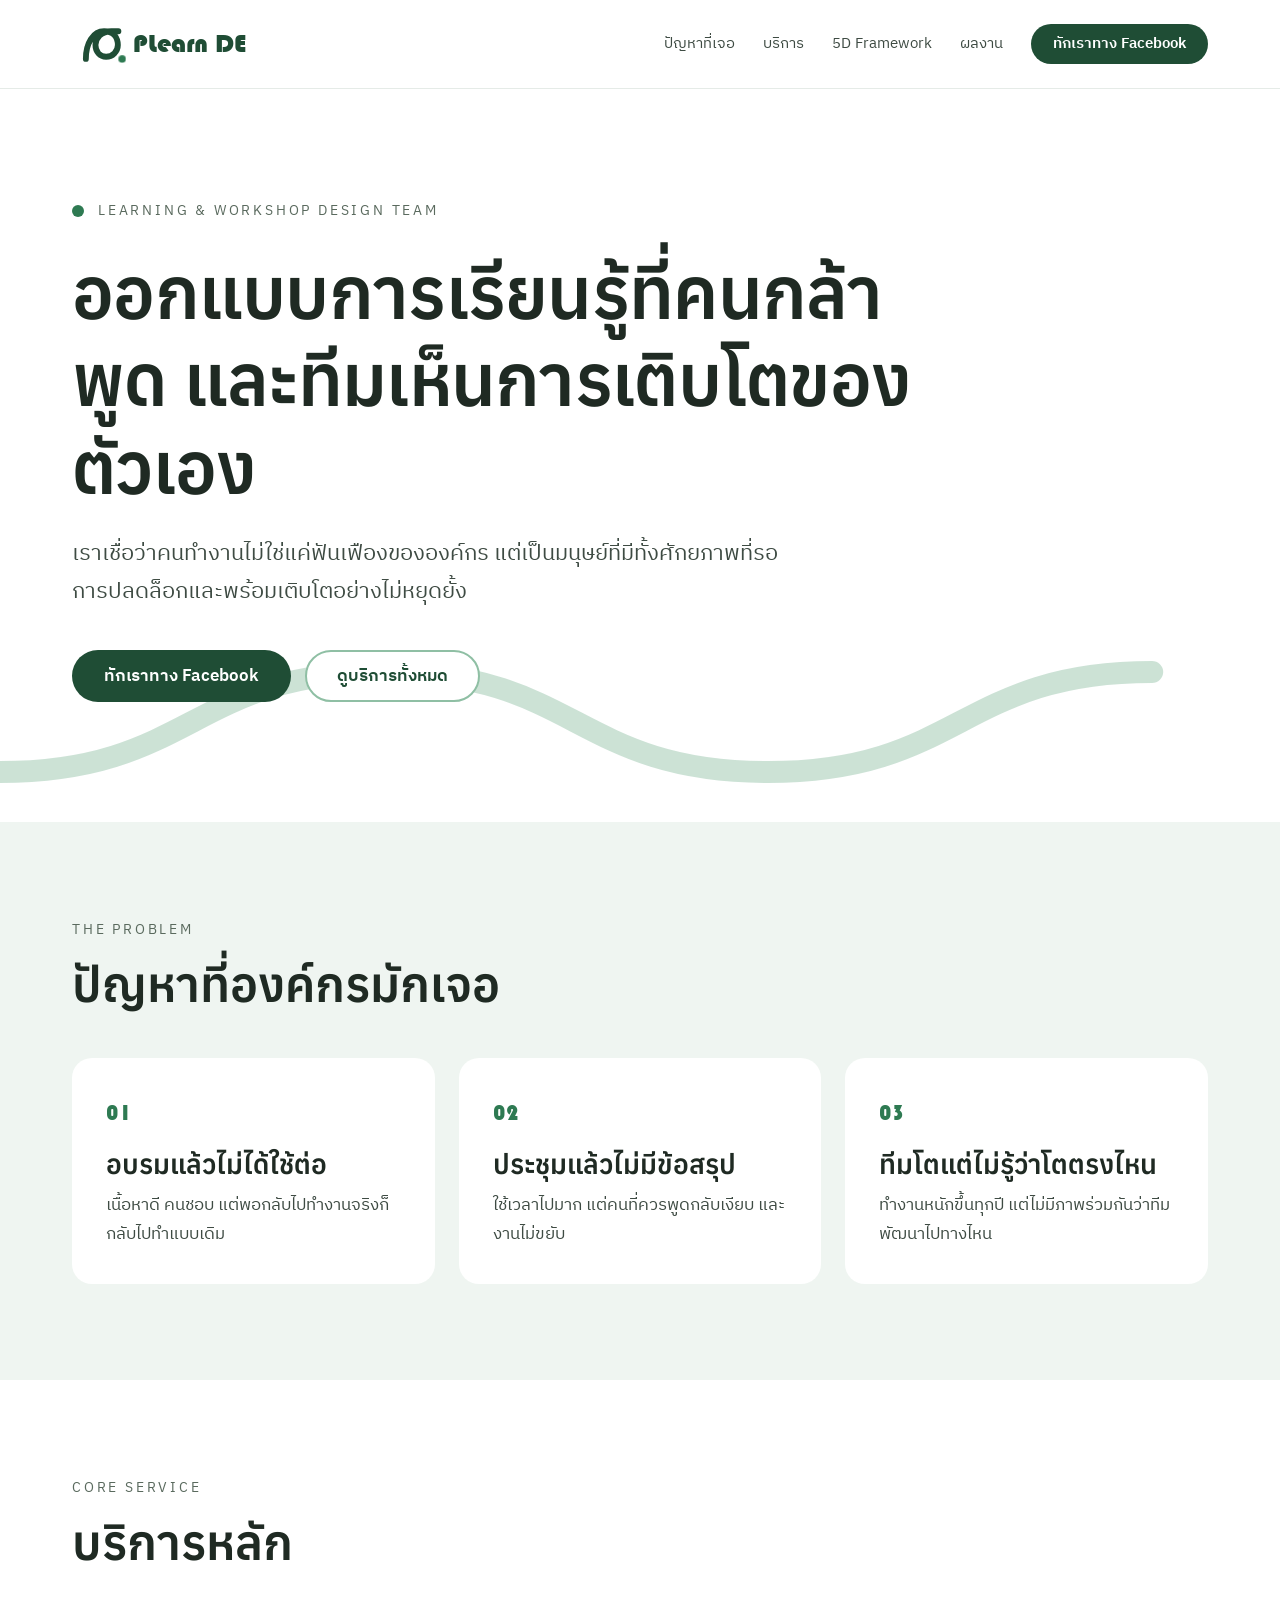
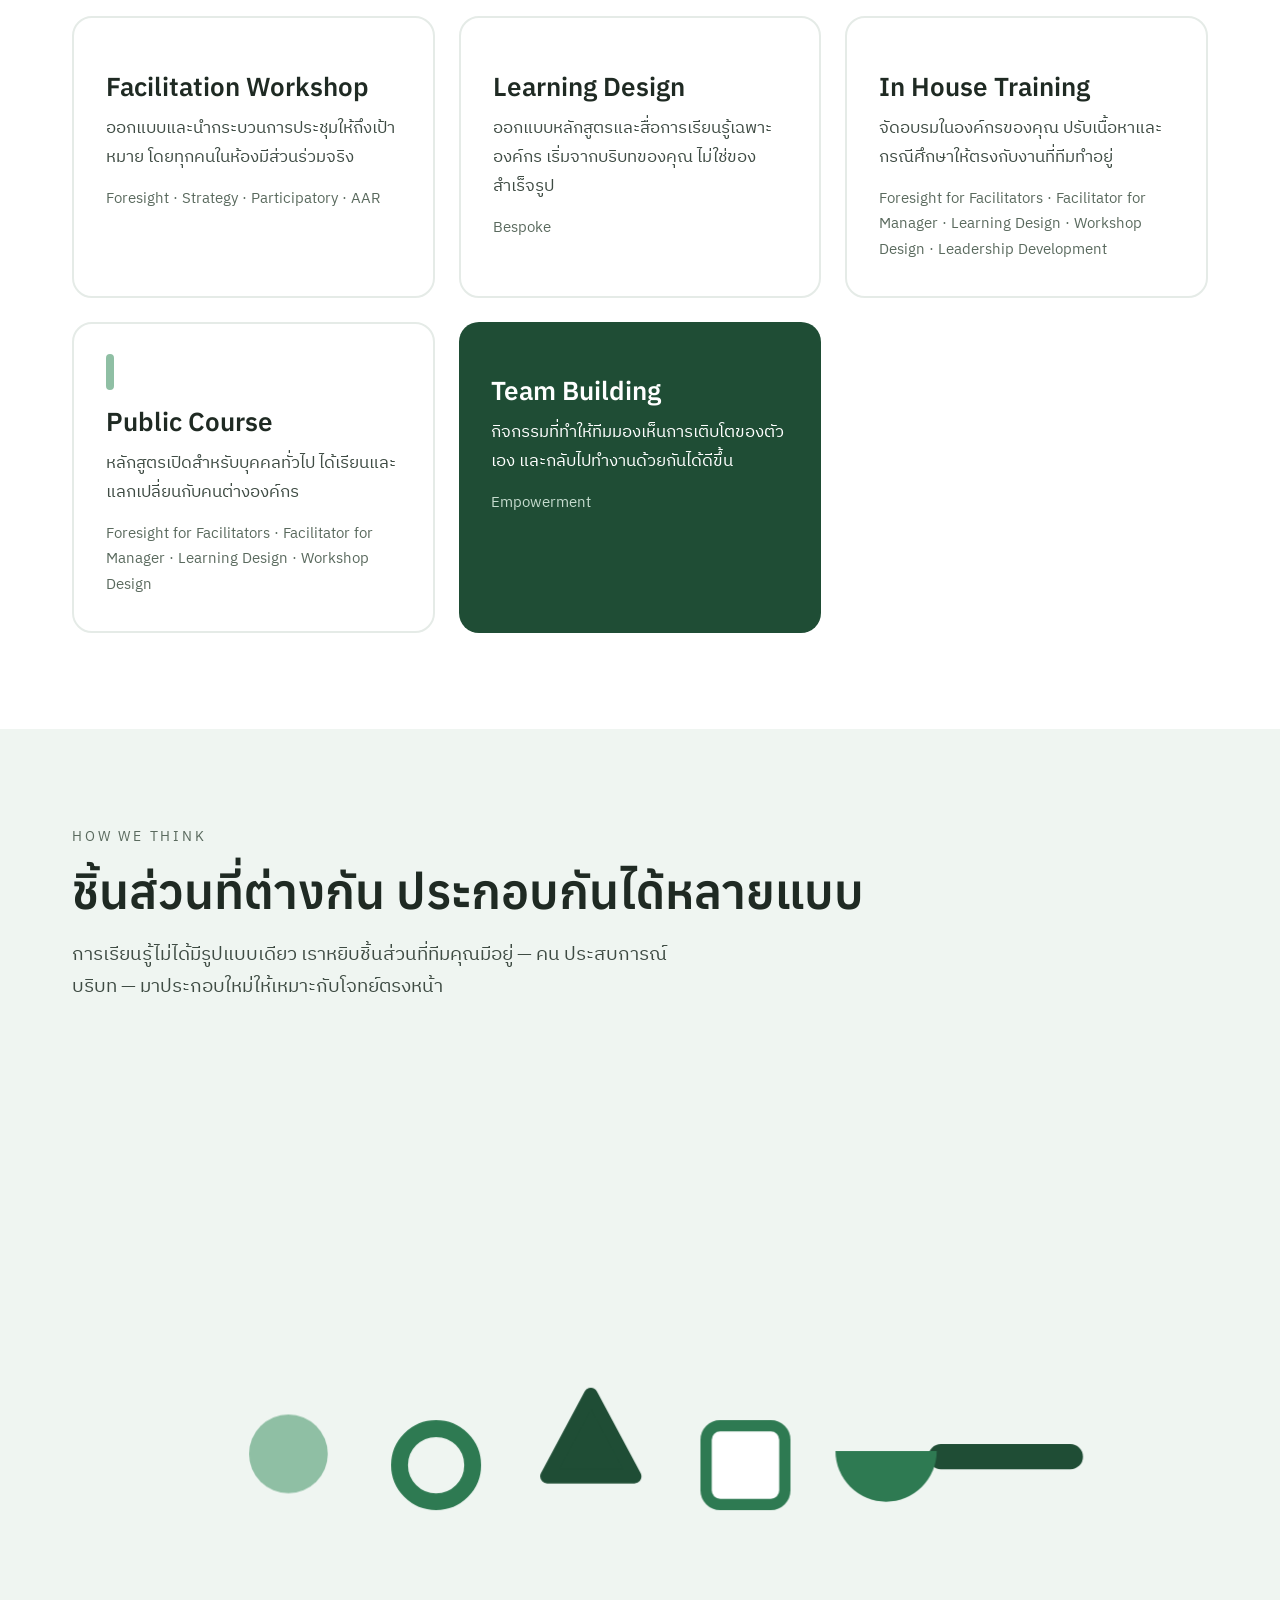
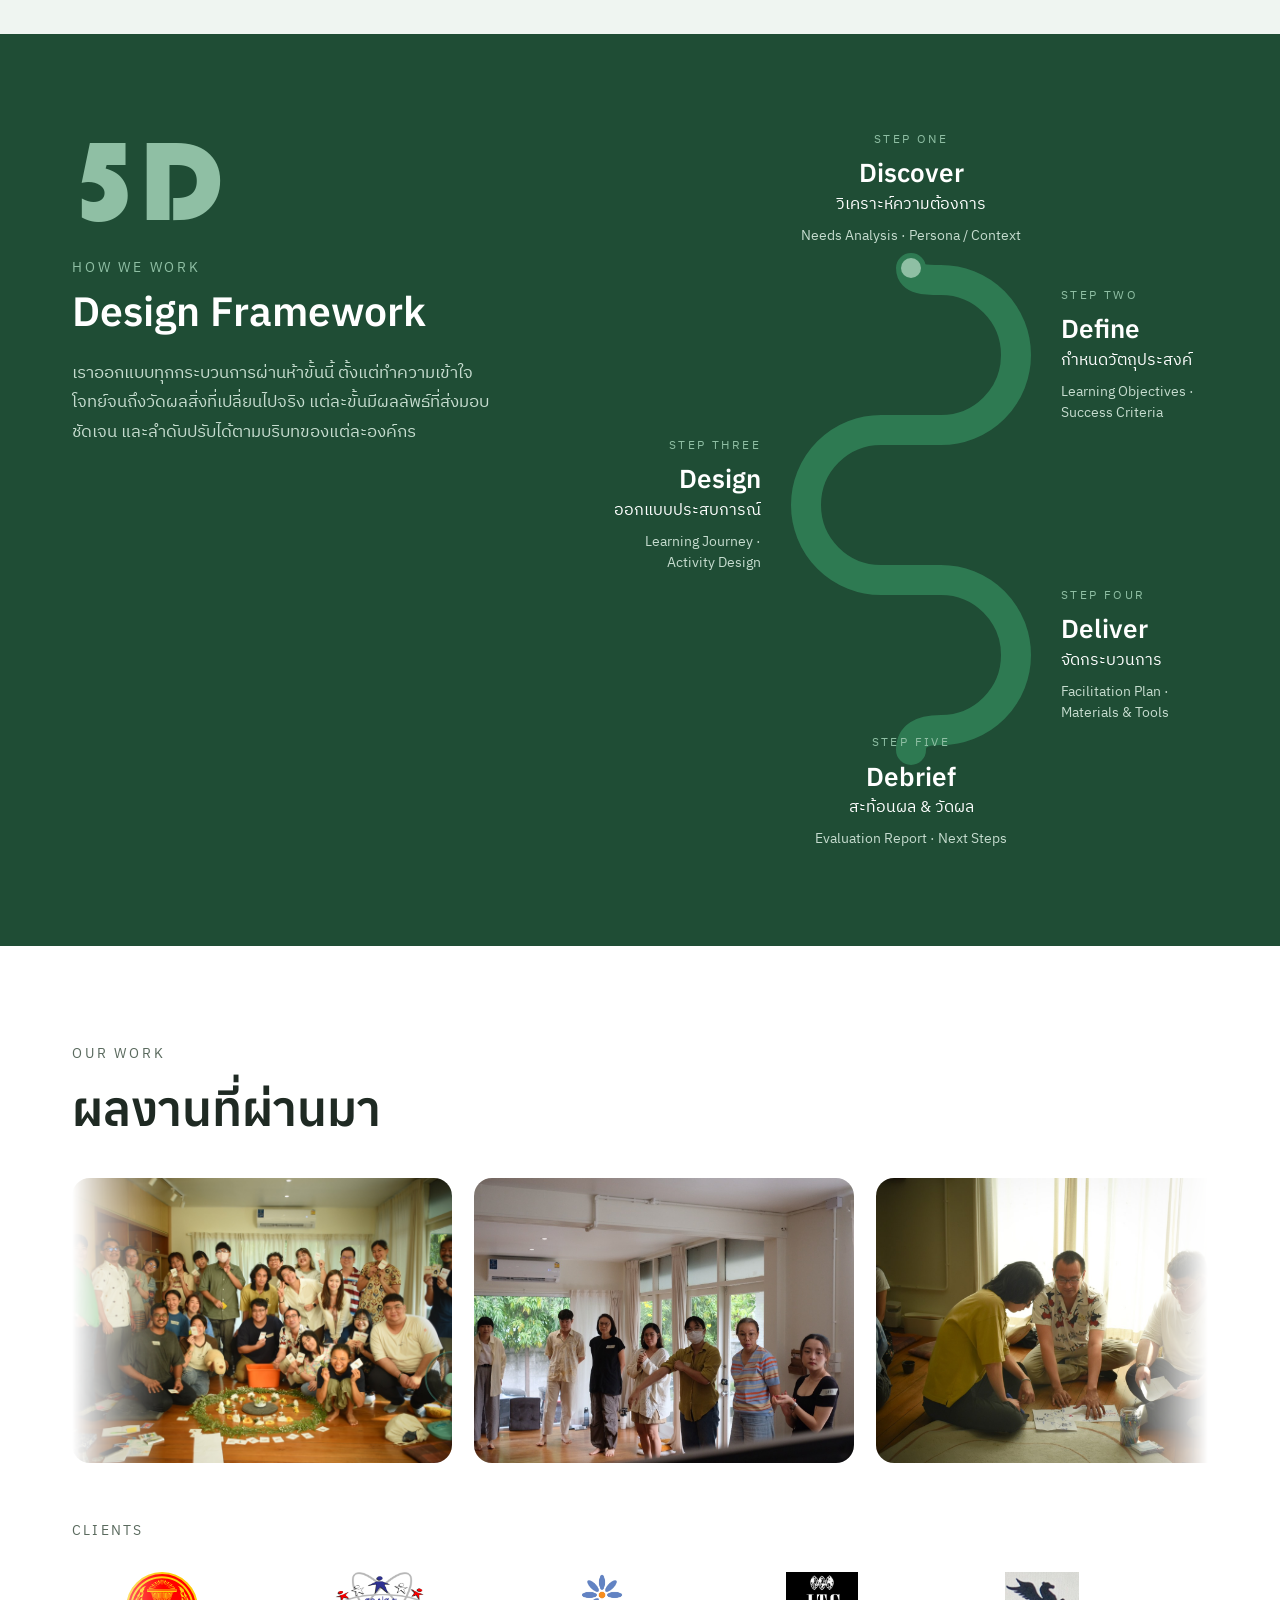
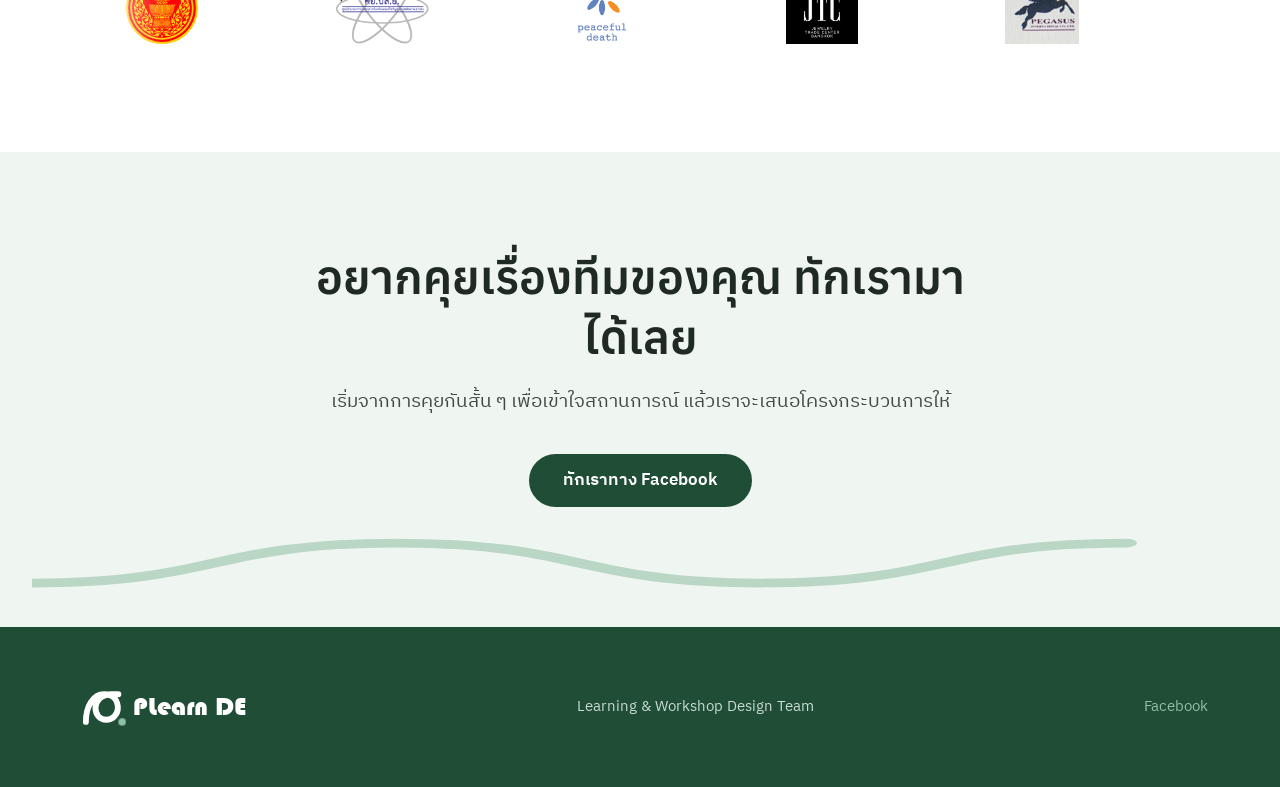
==== commit b9b8d394: "Add shapes section, redesign 5D as a scroll-driven roadmap New "How we think" band between services " ====
--- a/public/index.html
+++ b/public/index.html
@@ -149,57 +149,93 @@
       </div>
     </section>
 
+    <!-- ── Shapes ───────────────────────────────────────────
+      Six pieces roll, bounce and settle into four formations —
+      scattered, a learning path, a built stack, then the Kolb circle —
+      before starting over. Pure CSS keyframes; each piece is a <g> that
+      translates, with an inner <g> that spins about its own centre.
+    -->
+    <section class="shapes section" aria-labelledby="shapes-title">
+      <div class="container">
+        <p class="eyebrow">How we think</p>
+        <h2 class="h2" id="shapes-title">ชิ้นส่วนที่ต่างกัน ประกอบกันได้หลายแบบ</h2>
+        <p class="shapes__lead">การเรียนรู้ไม่ได้มีรูปแบบเดียว เราหยิบชิ้นส่วนที่ทีมคุณมีอยู่ — คน ประสบการณ์ บริบท — มาประกอบใหม่ให้เหมาะกับโจทย์ตรงหน้า</p>
+
+        <div class="shapes__stage">
+<svg viewBox="0 0 640 360" role="img" aria-label="ภาพเคลื่อนไหวรูปทรงเรขาคณิตที่เลื่อนมาประกอบกันเป็นสิ่งของต่าง ๆ">
+            <!-- painted back to front: flat pieces first, discs last so they
+                 can sit on top as wheels, portholes and finials -->
+            <g class="pc pc6"><g class="spin"><rect x="-55" y="-9" width="110" height="18" rx="9" fill="#1F4D35"></rect></g></g>
+            <g class="pc pc4"><g class="spin"><rect x="-28" y="-28" width="56" height="56" rx="10" fill="#FFFFFF" stroke="#2E7A52" stroke-width="8"></rect></g></g>
+            <g class="pc pc5"><g class="spin"><path d="M-36 0 A36 36 0 0 0 36 0 Z" fill="#2E7A52"></path></g></g>
+            <g class="pc pc3"><g class="spin"><path d="M0 -34 L31 24 L-31 24 Z" fill="#1F4D35" stroke="#1F4D35" stroke-width="10" stroke-linejoin="round"></path></g></g>
+            <g class="pc pc2"><g class="spin"><circle r="26" fill="none" stroke="#2E7A52" stroke-width="12"></circle></g></g>
+            <g class="pc pc1"><g class="spin"><circle r="28" fill="#8FBFA4"></circle></g></g>
+          </svg>
+        </div>
+      </div>
+    </section>
+
     <!-- ── 5D Framework ─────────────────────────────────── -->
     <section id="framework" class="framework section">
-      <div class="container">
-        <div class="framework__head">
+      <div class="container framework__grid">
+        <div class="framework__intro">
           <div class="framework__badge" aria-hidden="true">5D</div>
-          <div>
-            <p class="eyebrow">How we work</p>
-            <h2 class="h2">PLearn DE Learning Design Framework</h2>
-          </div>
-        </div>
-
-        <ol class="grid grid--5" style="list-style:none; padding:0; margin-bottom:0;">
-          <li>
-            <div class="step__card">
-              <h3 class="step__title">Discover</h3>
-              <p class="step__th">วิเคราะห์ความต้องการ</p>
-            </div>
-            <p class="step__label">Output</p>
-            <p class="step__output">Needs Analysis<br>Persona / Context</p>
+          <p class="eyebrow">How we work</p>
+          <h2 class="h2">Design Framework</h2>
+          <p class="framework__lead">เราออกแบบทุกกระบวนการผ่านห้าขั้นนี้ ตั้งแต่ทำความเข้าใจโจทย์จนถึงวัดผลสิ่งที่เปลี่ยนไปจริง แต่ละขั้นมีผลลัพธ์ที่ส่งมอบชัดเจน และลำดับปรับได้ตามบริบทของแต่ละองค์กร</p>
+        </div>
+
+        <!--
+          Roadmap: one thick ribbon snaking down the middle column, spanning
+          all five grid rows. Step one sits above the start dot, step five
+          below the end, and the middle steps sit in the row where the ribbon
+          swings to their side — so labels align with the bends without any
+          absolute positioning.
+        -->
+        <ol class="roadmap">
+          <!--
+            The road: short drop from the start, then three U-turns whose
+            apexes sit at the centre of rows 2, 3 and 4 (x 235 / 25 / 235),
+            joined by straight runs, ending at the bottom centre. The ball
+            is moved along this path by the script as the section scrolls.
+          -->
+          <svg class="roadmap__line" viewBox="0 0 260 720" fill="none" preserveAspectRatio="none" aria-hidden="true">
+            <path class="roadmap__path"
+                  d="M130 138 C130 150 145 150 160 150 A75 75 0 0 1 160 300 L100 300 A75 75 0 0 0 100 450 L160 450 A75 75 0 0 1 160 600 C140 600 130 606 130 620"
+                  stroke="#2E7A52" stroke-width="30" stroke-linecap="round" stroke-linejoin="round"></path>
+            <circle class="roadmap__ball" cx="130" cy="138" r="10" fill="#8FBFA4"></circle>
+          </svg>
+
+          <li class="rm rm1">
+            <p class="rm__step">Step one</p>
+            <h3 class="rm__title">Discover</h3>
+            <p class="rm__th">วิเคราะห์ความต้องการ</p>
+            <p class="rm__out">Needs Analysis · Persona / Context</p>
           </li>
-          <li>
-            <div class="step__card">
-              <h3 class="step__title">Define</h3>
-              <p class="step__th">กำหนดวัตถุประสงค์</p>
-            </div>
-            <p class="step__label">Output</p>
-            <p class="step__output">Learning Objectives<br>Success Criteria</p>
+          <li class="rm rm2">
+            <p class="rm__step">Step two</p>
+            <h3 class="rm__title">Define</h3>
+            <p class="rm__th">กำหนดวัตถุประสงค์</p>
+            <p class="rm__out">Learning Objectives · Success Criteria</p>
           </li>
-          <li>
-            <div class="step__card">
-              <h3 class="step__title">Design</h3>
-              <p class="step__th">ออกแบบประสบการณ์</p>
-            </div>
-            <p class="step__label">Output</p>
-            <p class="step__output">Learning Journey<br>Activity Design</p>
+          <li class="rm rm3">
+            <p class="rm__step">Step three</p>
+            <h3 class="rm__title">Design</h3>
+            <p class="rm__th">ออกแบบประสบการณ์</p>
+            <p class="rm__out">Learning Journey · Activity Design</p>
           </li>
-          <li>
-            <div class="step__card">
-              <h3 class="step__title">Deliver</h3>
-              <p class="step__th">จัดกระบวนการ</p>
-            </div>
-            <p class="step__label">Output</p>
-            <p class="step__output">Facilitation Plan<br>Materials &amp; Tools</p>
+          <li class="rm rm4">
+            <p class="rm__step">Step four</p>
+            <h3 class="rm__title">Deliver</h3>
+            <p class="rm__th">จัดกระบวนการ</p>
+            <p class="rm__out">Facilitation Plan · Materials &amp; Tools</p>
           </li>
-          <li>
-            <div class="step__card">
-              <h3 class="step__title">Debrief</h3>
-              <p class="step__th">สะท้อนผล &amp; วัดผล</p>
-            </div>
-            <p class="step__label">Output</p>
-            <p class="step__output">Evaluation Report<br>Next Steps</p>
+          <li class="rm rm5">
+            <p class="rm__step">Step five</p>
+            <h3 class="rm__title">Debrief</h3>
+            <p class="rm__th">สะท้อนผล &amp; วัดผล</p>
+            <p class="rm__out">Evaluation Report · Next Steps</p>
           </li>
         </ol>
       </div>
@@ -307,6 +343,46 @@
   </footer>
 
   <script>
+    // Roadmap ball: rides the road as the section scrolls through the
+    // viewport — at the start when the roadmap enters from below, at the
+    // end by the time it has nearly left the top. Pure scroll position, no
+    // easing, so it moves exactly with the wheel.
+    (function () {
+      var path = document.querySelector('.roadmap__path');
+      var ball = document.querySelector('.roadmap__ball');
+      var road = document.querySelector('.roadmap');
+      if (!path || !ball || !road) return;
+      var reduce = window.matchMedia('(prefers-reduced-motion: reduce)');
+
+      var length = path.getTotalLength();
+      var raf = null;
+
+      function place() {
+        raf = null;
+        if (getComputedStyle(path.ownerSVGElement).display === 'none') return; // mobile rail
+        var box = road.getBoundingClientRect();
+        var vh = window.innerHeight;
+        // 0 when the top of the road reaches 80% down the screen,
+        // 1 when its bottom reaches 25% from the top
+        var start = vh * 0.8;
+        var end = vh * 0.25;
+        var t = (start - box.top) / ((box.height + start) - end);
+        t = Math.max(0, Math.min(1, t));
+        var p = path.getPointAtLength(t * length);
+        ball.setAttribute('cx', p.x.toFixed(1));
+        ball.setAttribute('cy', p.y.toFixed(1));
+      }
+
+      function onScroll() {
+        if (raf === null) raf = requestAnimationFrame(place);
+      }
+
+      if (reduce.matches) return; // ball stays at the start
+      window.addEventListener('scroll', onScroll, { passive: true });
+      window.addEventListener('resize', onScroll);
+      place();
+    })();
+
     // Logo animation: play once on load, replay on hover / focus.
     (function () {
       var reduce = window.matchMedia('(prefers-reduced-motion: reduce)');
--- a/public/styles.css
+++ b/public/styles.css
@@ -430,22 +430,170 @@
 .card--inverted p { color: var(--on-dark); }
 .card--inverted .card__tags { color: var(--on-dark-dim) !important; }
 
-/* ── Framework ────────────────────────────────────────────── */
+/* ── Shapes ───────────────────────────────────────────────
+   Four formations, held then travelled between, on a 24s loop:
+     A scattered   — different pieces, different starting points
+     B path        — laid out along a learning journey
+     C stack       — built into something
+     D circle      — the Kolb cycle closing
+   Each .pc translates; the .spin inside it rotates about its own centre,
+   which is why every shape is drawn centred on 0,0. */
+
+.shapes { background: var(--mist); }
+
+.shapes__lead {
+  font-size: 19px;
+  line-height: 1.7;
+  color: var(--text-muted);
+  margin-top: 18px;
+  max-width: 640px;
+}
+
+/* Capped so the pieces read at a human size rather than as specks on a
+   very wide canvas */
+.shapes__stage { margin: 28px auto 0; max-width: 900px; }
+.shapes__stage svg { width: 100%; height: auto; overflow: visible; }
+
+/* 30s = six forms at five seconds each: about three to look, two to travel */
+.pc { animation: 30s ease-in-out infinite both; }
+.spin { transform-origin: 0 0; animation: inherit; }
+
+/* Pieces settle a beat apart so the group never moves as one block */
+.pc1 { animation-name: pc1; }
+.pc2 { animation-name: pc2; animation-delay: -.15s; }
+.pc3 { animation-name: pc3; animation-delay: -.3s; }
+.pc4 { animation-name: pc4; animation-delay: -.45s; }
+.pc5 { animation-name: pc5; animation-delay: -.6s; }
+.pc6 { animation-name: pc6; animation-delay: -.75s; }
+
+/*  A scattered  →  B ม้ากระดก  →  C จรวด  →  D บ้าน  →  E พานรัฐธรรมนูญ  →  F วงจร  */
+@keyframes pc1 { /* filled circle: ground piece, exhaust, the sun, finial */
+  0%,   11%   { transform: translate(70px, 300px); }
+  16.7%, 27.7% { transform: translate(480px, 268px); }
+  33.3%, 44.3% { transform: translate(320px, 306px); }
+  50%,  61%   { transform: translate(430px, 110px); }
+  66.7%, 77.7% { transform: translate(320px, 78px); }
+  83.3%, 94.3% { transform: translate(425px, 180px); }
+  100%        { transform: translate(70px, 300px); }
+}
+@keyframes pc2 { /* ring: seesaw weight, porthole, round window, pan base */
+  0%,   11%   { transform: translate(175px, 308px); }
+  16.7%, 27.7% { transform: translate(374px, 210px); }
+  33.3%, 44.3% { transform: translate(320px, 163px); }
+  50%,  61%   { transform: translate(320px, 190px); }
+  66.7%, 77.7% { transform: translate(320px, 286px); }
+  83.3%, 94.3% { transform: translate(372px, 271px); }
+  100%        { transform: translate(175px, 308px); }
+}
+@keyframes pc3 { /* triangle: fulcrum, nose cone, roof, pedestal stem */
+  0%,   11%   { transform: translate(285px, 292px); }
+  16.7%, 27.7% { transform: translate(320px, 272px); }
+  33.3%, 44.3% { transform: translate(320px, 92px); }
+  50%,  61%   { transform: translate(320px, 134px); }
+  66.7%, 77.7% { transform: translate(320px, 232px); }
+  83.3%, 94.3% { transform: translate(268px, 271px); }
+  100%        { transform: translate(285px, 292px); }
+}
+@keyframes pc4 { /* square: rocket body, house, the constitution */
+  0%,   11%   { transform: translate(395px, 308px); }
+  16.7%, 27.7% { transform: translate(170px, 268px); }
+  33.3%, 44.3% { transform: translate(320px, 163px); }
+  50%,  61%   { transform: translate(320px, 190px); }
+  66.7%, 77.7% { transform: translate(320px, 138px); }
+  83.3%, 94.3% { transform: translate(215px, 180px); }
+  100%        { transform: translate(395px, 308px); }
+}
+@keyframes pc5 { /* semicircle: bowl, flame, garden bush, the pan itself */
+  0%,   11%   { transform: translate(495px, 298px); }
+  16.7%, 27.7% { transform: translate(266px, 184px); }
+  33.3%, 44.3% { transform: translate(320px, 252px); }
+  50%,  61%   { transform: translate(238px, 224px); }
+  66.7%, 77.7% { transform: translate(320px, 170px); }
+  83.3%, 94.3% { transform: translate(268px, 89px); }
+  100%        { transform: translate(495px, 298px); }
+}
+@keyframes pc6 { /* bar: plank, fins, the ground, pan rim */
+  0%,   11%   { transform: translate(580px, 302px); }
+  16.7%, 27.7% { transform: translate(320px, 230px); }
+  33.3%, 44.3% { transform: translate(320px, 212px); }
+  50%,  61%   { transform: translate(320px, 232px); }
+  66.7%, 77.7% { transform: translate(320px, 168px); }
+  83.3%, 94.3% { transform: translate(372px, 89px); }
+  100%        { transform: translate(580px, 302px); }
+}
+
+/* Rotation is tuned per piece so each one lands the right way up in the
+   form it belongs to — a turret dome, an upright nose cone, a tilted
+   plank — and still turns a full circle between forms. */
+.pc1 .spin { animation-name: spin1; }
+.pc2 .spin { animation-name: spin2; }
+.pc3 .spin { animation-name: spin3; }
+.pc4 .spin { animation-name: spin4; }
+.pc5 .spin { animation-name: spin5; }
+.pc6 .spin { animation-name: spin6; }
+
+@keyframes spin1 { from { transform: rotate(0deg); } to { transform: rotate(1080deg); } }
+@keyframes spin2 { from { transform: rotate(0deg); } to { transform: rotate(-1080deg); } }
+@keyframes spin3 { /* upright everywhere but the pan, where it flips into a stem */
+  0%,   11%   { transform: rotate(0deg); }
+  16.7%, 27.7% { transform: rotate(360deg); }
+  33.3%, 44.3% { transform: rotate(720deg); }
+  50%,  61%   { transform: rotate(1080deg); }
+  66.7%, 77.7% { transform: rotate(1620deg); }
+  83.3%, 94.3% { transform: rotate(1980deg); }
+  100%        { transform: rotate(2160deg); }
+}
+@keyframes spin4 { /* always square to the world */
+  0%,   11%   { transform: rotate(0deg); }
+  16.7%, 27.7% { transform: rotate(360deg); }
+  33.3%, 44.3% { transform: rotate(720deg); }
+  50%,  61%   { transform: rotate(1080deg); }
+  66.7%, 77.7% { transform: rotate(1440deg); }
+  83.3%, 94.3% { transform: rotate(1800deg); }
+  100%        { transform: rotate(2160deg); }
+}
+@keyframes spin5 { /* bowl-side up, except as the garden bush where it domes */
+  0%,   11%   { transform: rotate(0deg); }
+  16.7%, 27.7% { transform: rotate(360deg); }
+  33.3%, 44.3% { transform: rotate(720deg); }
+  50%,  61%   { transform: rotate(1260deg); }
+  66.7%, 77.7% { transform: rotate(1440deg); }
+  83.3%, 94.3% { transform: rotate(1800deg); }
+  100%        { transform: rotate(2160deg); }
+}
+@keyframes spin6 { /* level, apart from the tilted seesaw plank */
+  0%,   11%   { transform: rotate(0deg); }
+  16.7%, 27.7% { transform: rotate(348deg); }
+  33.3%, 44.3% { transform: rotate(720deg); }
+  50%,  61%   { transform: rotate(1080deg); }
+  66.7%, 77.7% { transform: rotate(1440deg); }
+  83.3%, 94.3% { transform: rotate(1800deg); }
+  100%        { transform: rotate(2160deg); }
+}
+
+/* ── Framework roadmap ────────────────────────────────────
+   Three columns: labels left, the winding line in the middle, labels
+   right. The line is one SVG spanning all five rows, and each step is
+   placed in the row where the curve swings to its side — so they stay
+   aligned without any absolute positioning. */
 
 .framework { background: var(--forest-ink); }
 
-.framework__head {
-  display: flex;
-  align-items: baseline;
-  gap: 20px;
-  flex-wrap: wrap;
-}
-
+.framework__grid {
+  display: grid;
+  grid-template-columns: minmax(0, 0.9fr) minmax(0, 1.1fr);
+  gap: 56px;
+  align-items: start;
+}
+
+/* The "5D" is the hero of this section — logotype-scale, not a label */
 .framework__badge {
   font-family: var(--font-logo);
-  font-size: 40px;
+  font-size: clamp(88px, 9vw, 128px);
   color: var(--soft-green);
-  line-height: 1;
+  line-height: 0.9;
+  letter-spacing: 0.02em;
+  margin-bottom: 22px;
 }
 
 .framework .eyebrow { color: var(--soft-green); }
@@ -456,43 +604,70 @@
   margin-top: 6px;
 }
 
-.step__card {
-  background: var(--white);
-  border-radius: var(--radius-sm);
-  padding: 24px 22px;
-  min-height: 120px;
-}
-
-.step__title {
+.framework__lead {
+  font-size: 17px;
+  line-height: 1.75;
+  color: var(--on-dark-dim);
+  margin-top: 22px;
+  max-width: 420px;
+}
+
+/* Three columns: labels | ribbon | labels. Rows are fixed so the SVG
+   (preserveAspectRatio="none", 260×700 viewBox) maps 1:1 onto them and
+   each bend lands at the vertical centre of its row. */
+.roadmap {
+  position: relative;
+  display: grid;
+  grid-template-columns: 1fr 260px 1fr;
+  grid-template-rows: 150px 150px 150px 150px 120px;
+  column-gap: 20px;
+  list-style: none;
+  margin: 0;
+  padding: 0;
+}
+
+.roadmap__line {
+  grid-column: 2;
+  grid-row: 1 / span 5;
+  width: 100%;
+  height: 100%;
+}
+
+.rm { align-self: center; }
+.rm1 { grid-column: 2; grid-row: 1; align-self: start; text-align: center; }   /* above the start dot */
+.rm2 { grid-column: 3; grid-row: 2; }                                          /* ribbon swings right */
+.rm3 { grid-column: 1; grid-row: 3; text-align: right; }                       /* swings left */
+.rm4 { grid-column: 3; grid-row: 4; }                                          /* swings right */
+.rm5 { grid-column: 2; grid-row: 5; align-self: end; text-align: center; }     /* below the end */
+
+.rm__step {
+  font-size: 12px;
+  letter-spacing: 0.2em;
+  text-transform: uppercase;
+  color: var(--soft-green);
+}
+
+.rm__title {
   font-family: var(--font-head);
   font-weight: 600;
-  font-size: 25px;
-  line-height: 1.3;
-  color: var(--forest-ink);
-}
-
-.step__th {
+  font-size: 26px;
+  line-height: 1.25;
+  color: var(--on-dark);
+  margin-top: 6px;
+}
+
+.rm__th {
   font-size: 16px;
+  line-height: 1.5;
+  color: var(--on-dark);
+  margin-top: 4px;
+}
+
+.rm__out {
+  font-size: 14px;
   line-height: 1.55;
-  color: var(--text);
-  margin-top: 6px;
-}
-
-.step__label {
-  font-family: var(--font-head);
-  font-weight: 600;
-  font-size: 13px;
-  letter-spacing: 0.14em;
-  text-transform: uppercase;
-  color: var(--soft-green);
-  margin-top: 18px;
-}
-
-.step__output {
-  font-size: 16px;
-  line-height: 1.6;
-  color: var(--on-dark);
-  margin-top: 5px;
+  color: var(--on-dark-dim);
+  margin-top: 8px;
 }
 
 /* ── Work ─────────────────────────────────────────────────── */
@@ -665,6 +840,47 @@
 
 @media (max-width: 1000px) {
   .marquee.marquee--photos { --photo-width: 320px; }
+
+  /* The winding line needs three columns to read; below this the steps
+     become a plain list running down a straight rail instead. */
+  .framework__grid { grid-template-columns: 1fr; gap: 40px; }
+  .framework__lead { max-width: none; }
+
+  .roadmap {
+    grid-template-columns: 1fr;
+    grid-template-rows: none;
+    row-gap: 32px;
+    padding-left: 34px;
+  }
+  .roadmap::before {
+    content: "";
+    position: absolute;
+    left: 7px;
+    top: 10px;
+    bottom: 10px;
+    width: 4px;
+    border-radius: 99px;
+    background: var(--green);
+  }
+  .roadmap__line { display: none; }
+
+  .rm {
+    position: relative;
+    grid-column: 1;
+    grid-row: auto;
+    align-self: auto;
+    text-align: left;
+  }
+  .rm::before {
+    content: "";
+    position: absolute;
+    left: -34px;
+    top: 7px;
+    width: 18px;
+    height: 18px;
+    border-radius: 99px;
+    background: var(--soft-green);
+  }
 }
 
 @media (max-width: 860px) {
@@ -701,6 +917,8 @@
 
   .marquee.marquee--photos { --photo-width: 260px; --marquee-gap: 14px; --marquee-duration: 70s; }
 
+  .shapes__lead { font-size: 17px; }
+
   .hero__inner { padding-top: 72px; padding-bottom: 96px; }
   .wave svg { height: 120px; }
   .wave--inset { left: 20px; right: 20px; }
@@ -734,4 +952,13 @@
 
   .photo-card img { transition: none; }
   .photo-card:hover img { transform: none; }
-}
+
+  /* Hold the pieces in the closed circle — a still composition, no motion */
+  .pc, .spin { animation: none; }
+  .pc1 { transform: translate(425px, 180px); }
+  .pc2 { transform: translate(372px, 271px); }
+  .pc3 { transform: translate(268px, 271px); }
+  .pc4 { transform: translate(215px, 180px); }
+  .pc5 { transform: translate(268px, 89px); }
+  .pc6 { transform: translate(372px, 89px); }
+}
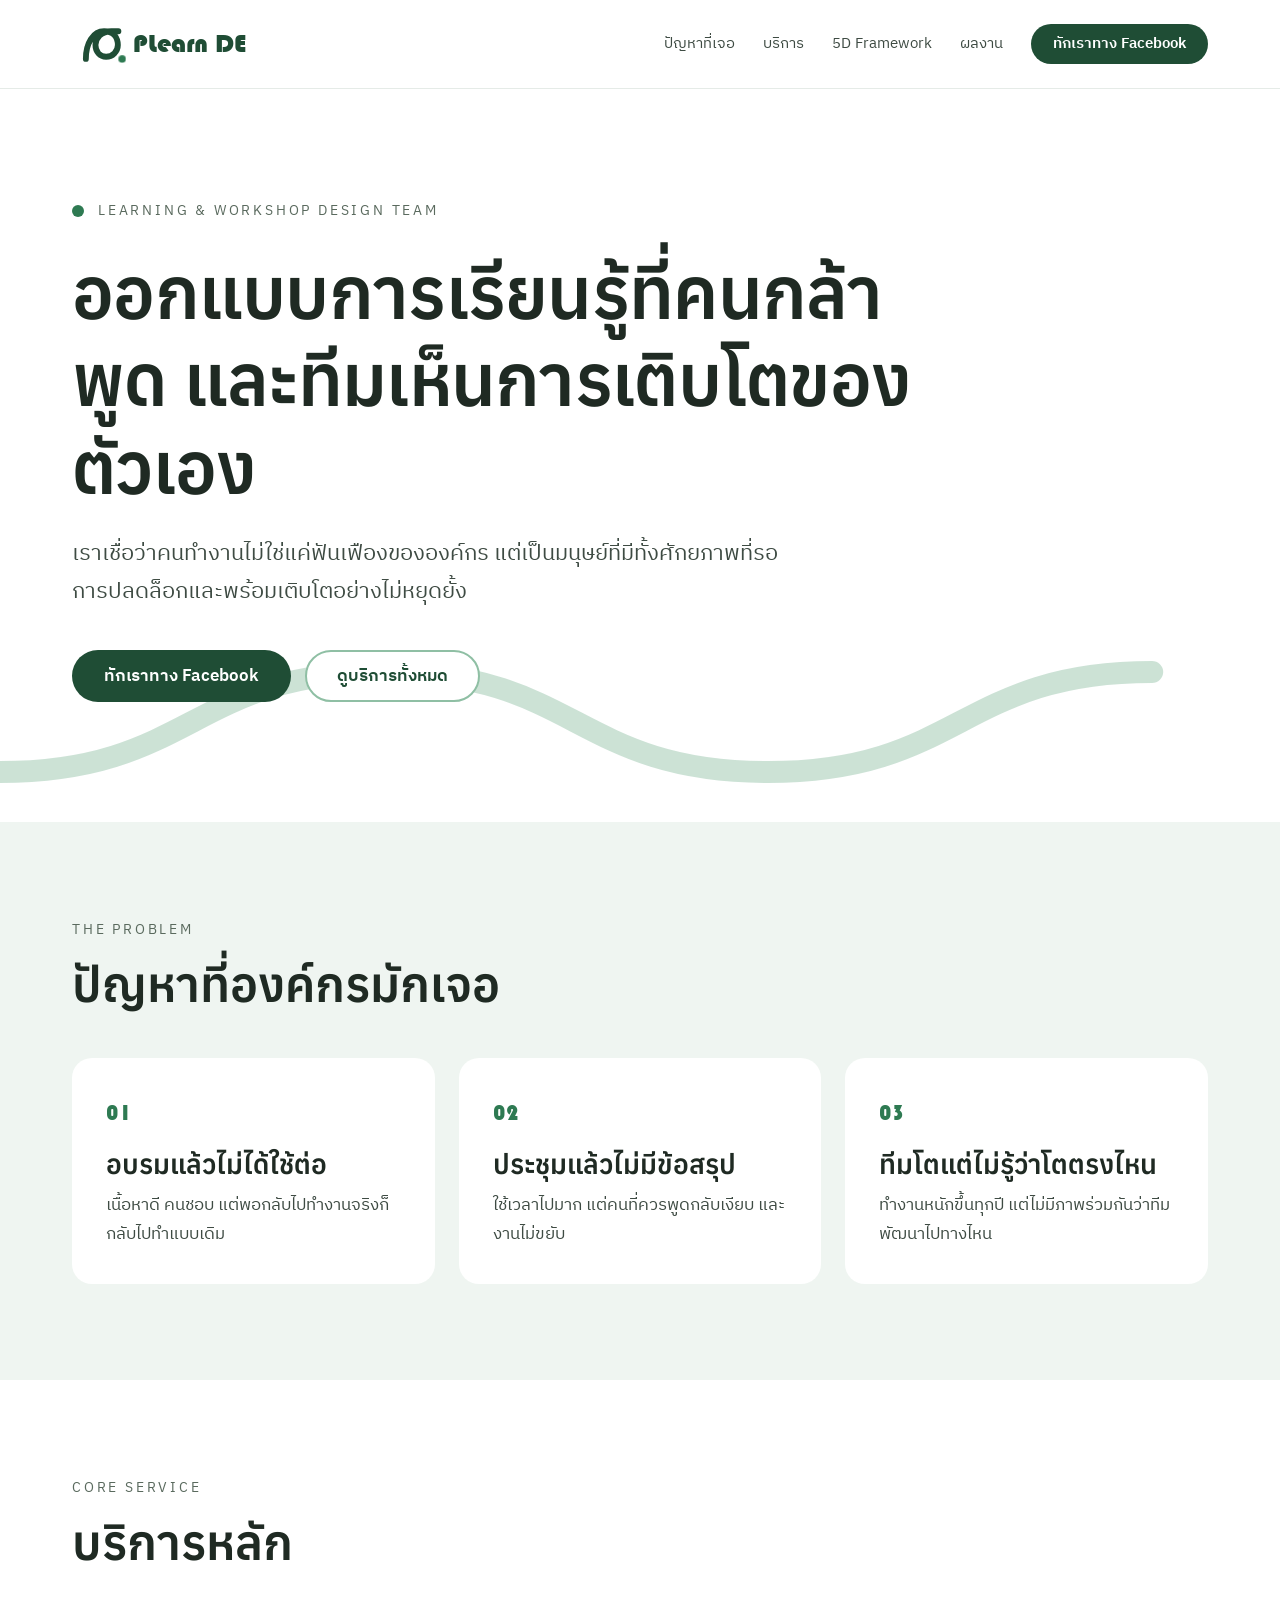
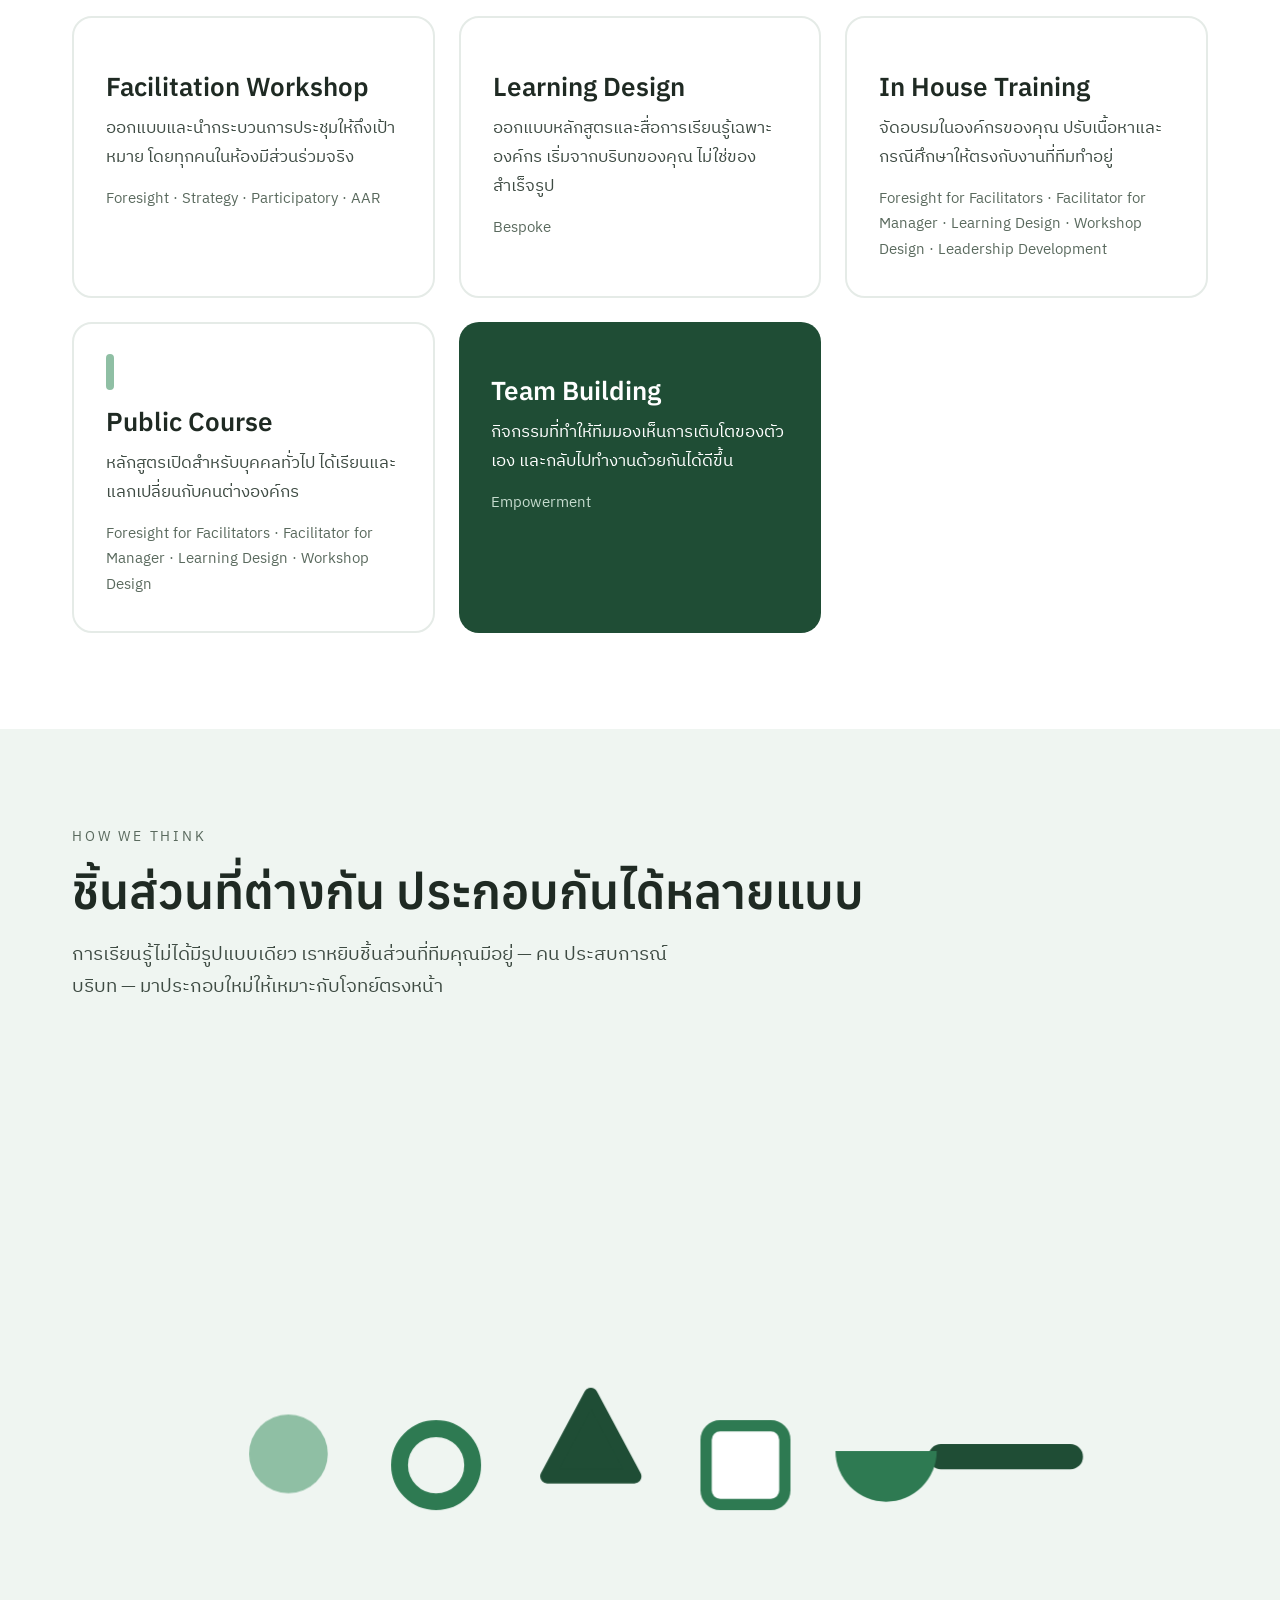
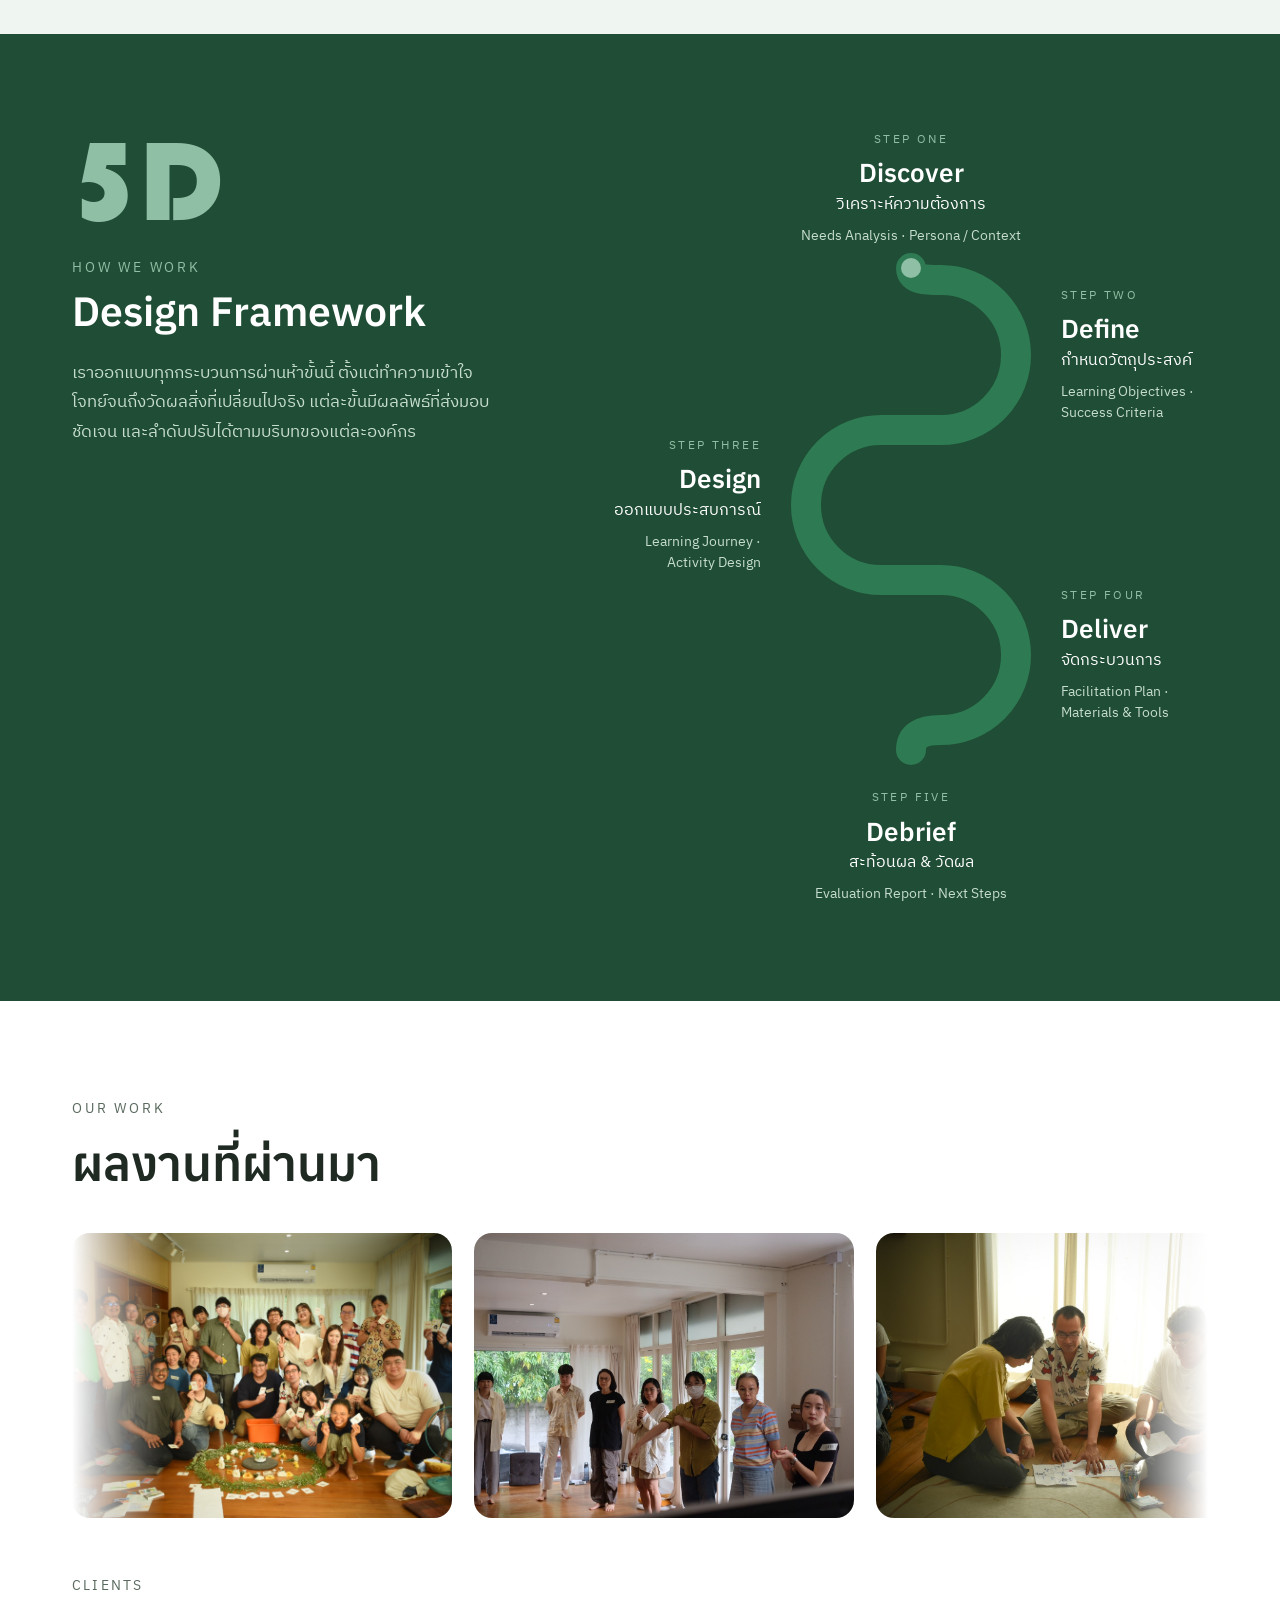
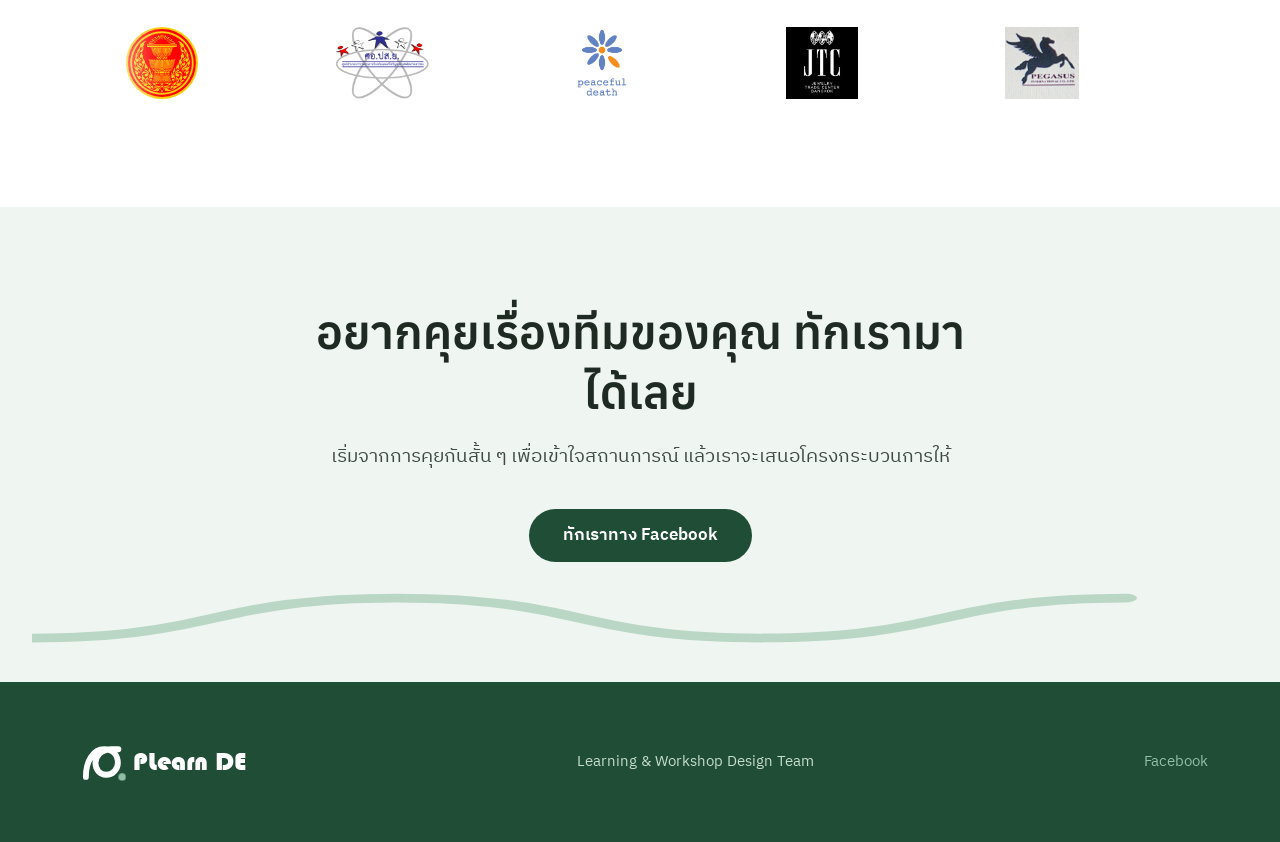
==== commit 28d50cbc: "Give the Debrief label room below the road's end cap Deepens the last roadmap row so the bottom labe" ====
--- a/public/index.html
+++ b/public/index.html
@@ -200,7 +200,7 @@
             joined by straight runs, ending at the bottom centre. The ball
             is moved along this path by the script as the section scrolls.
           -->
-          <svg class="roadmap__line" viewBox="0 0 260 720" fill="none" preserveAspectRatio="none" aria-hidden="true">
+          <svg class="roadmap__line" viewBox="0 0 260 775" fill="none" preserveAspectRatio="none" aria-hidden="true">
             <path class="roadmap__path"
                   d="M130 138 C130 150 145 150 160 150 A75 75 0 0 1 160 300 L100 300 A75 75 0 0 0 100 450 L160 450 A75 75 0 0 1 160 600 C140 600 130 606 130 620"
                   stroke="#2E7A52" stroke-width="30" stroke-linecap="round" stroke-linejoin="round"></path>
--- a/public/styles.css
+++ b/public/styles.css
@@ -619,7 +619,8 @@
   position: relative;
   display: grid;
   grid-template-columns: 1fr 260px 1fr;
-  grid-template-rows: 150px 150px 150px 150px 120px;
+  /* last row is deep enough that the bottom label clears the road's end cap */
+  grid-template-rows: 150px 150px 150px 150px 175px;
   column-gap: 20px;
   list-style: none;
   margin: 0;
